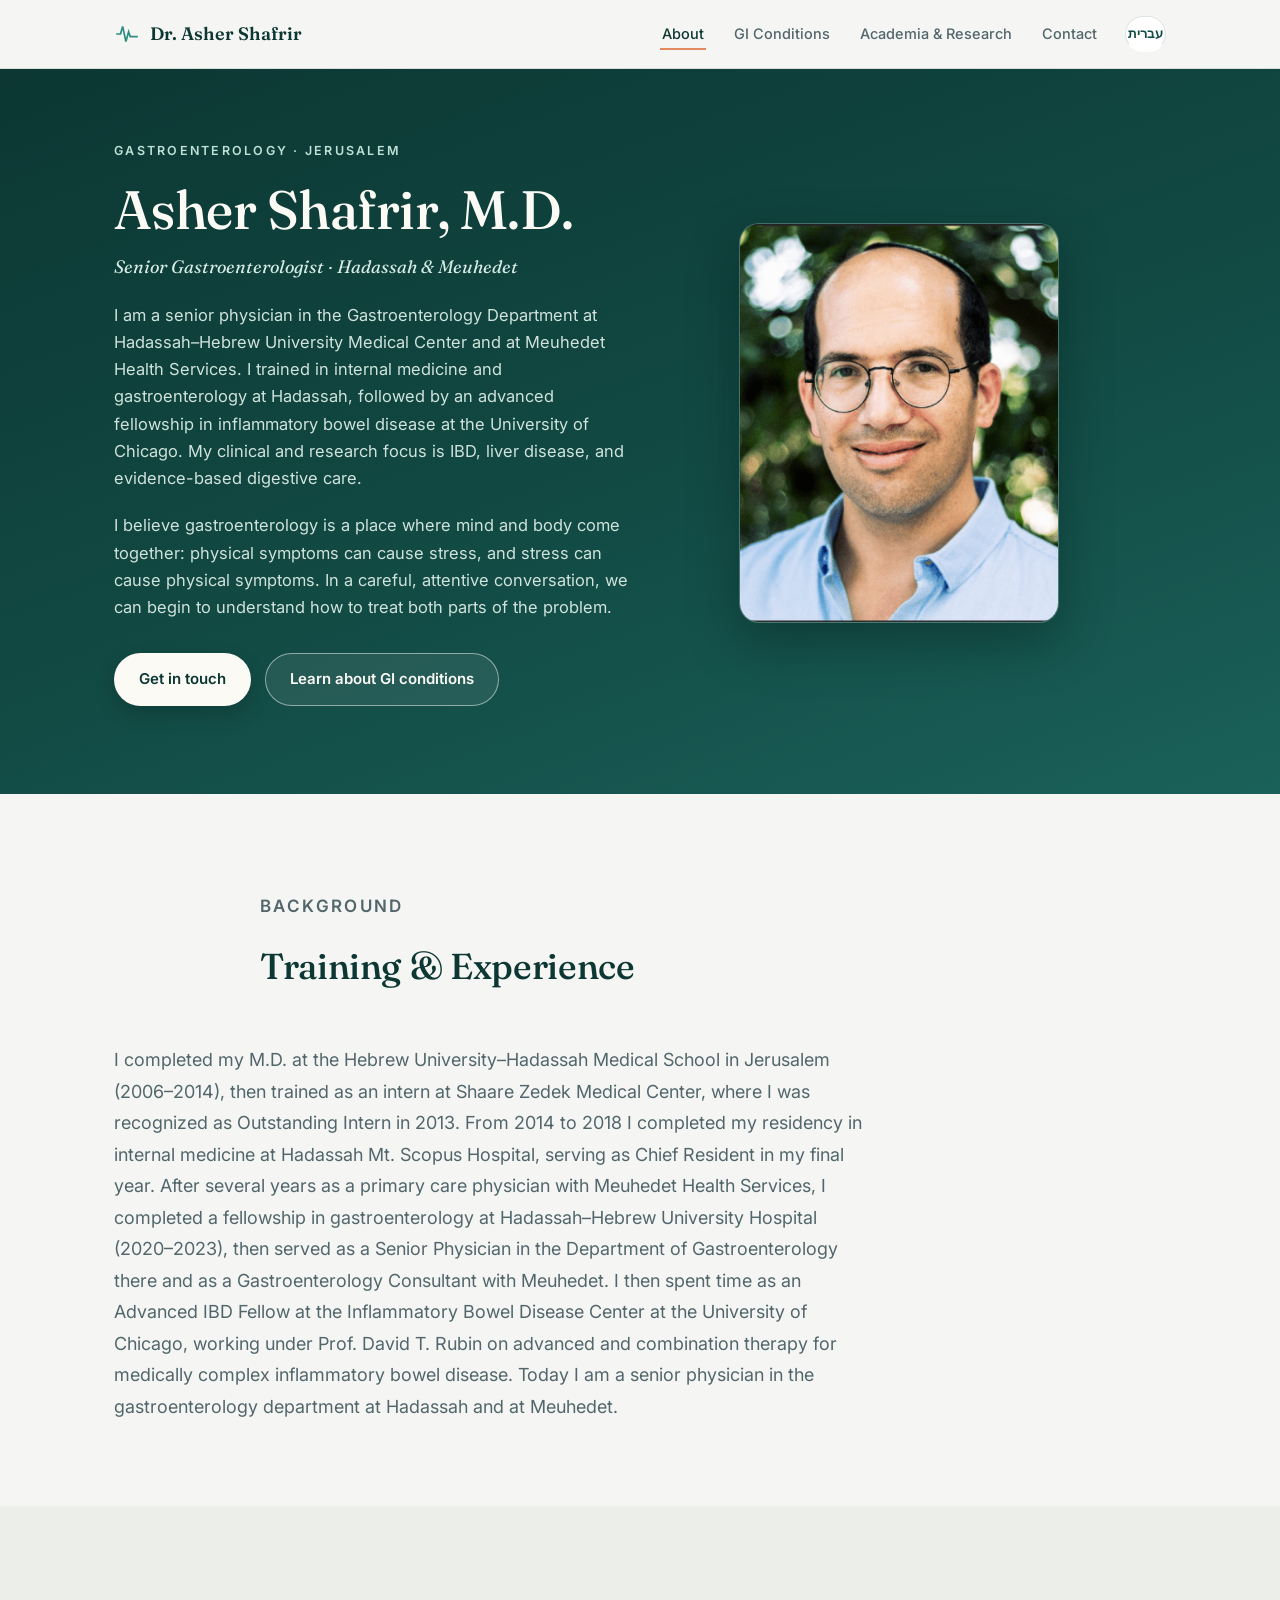
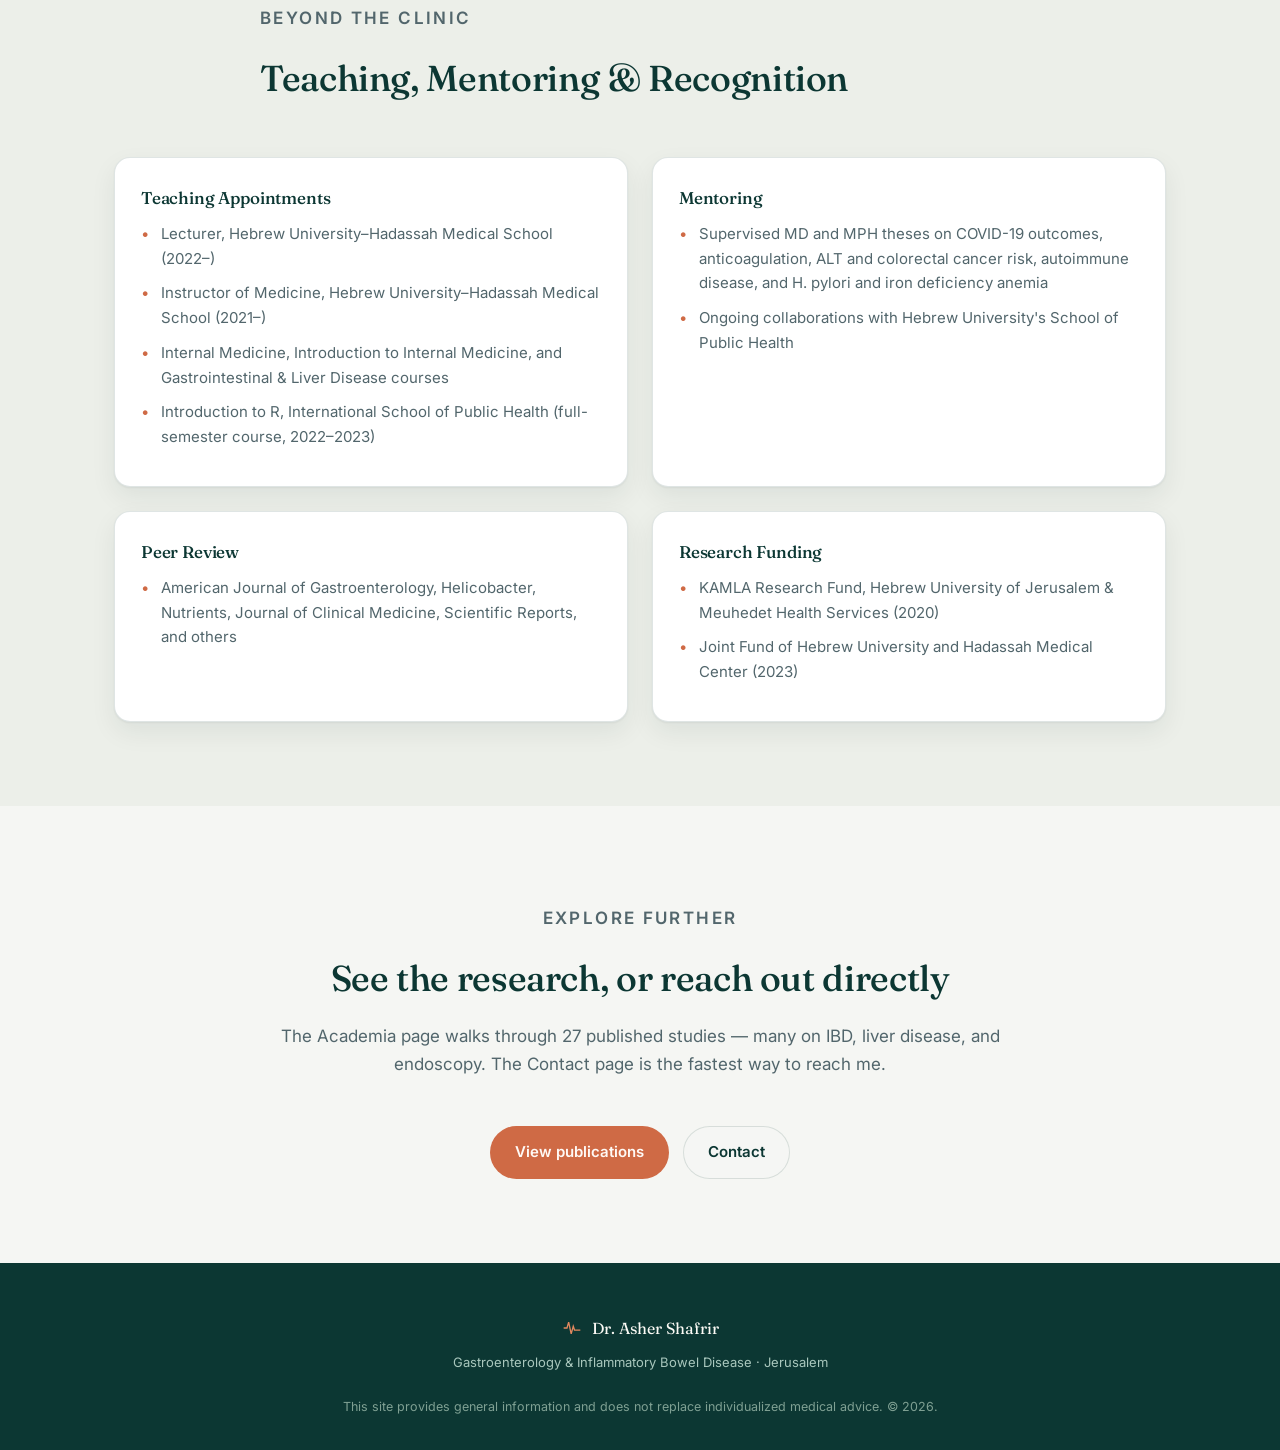
==== en/index.html @ 38d75196 "Initial commit: bilingual GI website Co-Authored-By: Claude Sonnet 5.5 <noreply@anthropic.com>" ====
<!DOCTYPE html>
<html lang="en" dir="ltr">
<head>
<meta charset="UTF-8">
<meta name="viewport" content="width=device-width, initial-scale=1.0">
<title>Dr. Asher Shafrir, M.D. — Gastroenterologist, Jerusalem</title>
<meta name="description" content="Dr. Asher Shafrir, M.D. is a gastroenterologist trained at Hadassah-Hebrew University and the University of Chicago, specializing in inflammatory bowel disease.">

<link rel="preconnect" href="https://fonts.googleapis.com">
<link rel="preconnect" href="https://fonts.gstatic.com" crossorigin>
<link href="https://fonts.googleapis.com/css2?family=Fraunces:ital,opsz,wght@0,9..144,400;0,9..144,500;0,9..144,600;1,9..144,500&family=Inter:wght@400;500;600;700&display=swap" rel="stylesheet">
<link rel="stylesheet" href="../assets/css/style.css">
</head>
<body>

<a class="skip-link" href="#main">Skip to content</a>

<nav class="site-nav" id="siteNav">
  <div class="container">
    <a class="brand" href="index.html">
      <svg viewBox="0 0 24 24" fill="none" stroke="currentColor" stroke-width="1.6" aria-hidden="true">
        <path d="M2 12h4l2-7 3 14 2.5-9 1.5 4.5H22"/>
      </svg>
      Dr. Asher Shafrir
    </a>
    <ul class="nav-links">
      <li><a href="index.html" aria-current="page">About</a></li>
      <li><a href="gi-conditions.html">GI Conditions</a></li>
      <li><a href="academia.html">Academia &amp; Research</a></li>
      <li><a href="contact.html">Contact</a></li>
      <li><a class="lang-switch" href="../he/index.html">עברית</a></li>
    </ul>
    <button class="nav-toggle" id="navToggle" aria-expanded="false" aria-controls="siteNav" aria-label="Toggle menu">
      <svg width="24" height="24" viewBox="0 0 24 24" fill="none" stroke="currentColor" stroke-width="2"><path d="M3 6h18M3 12h18M3 18h18"/></svg>
    </button>
  </div>
</nav>

<main id="main">

  <header class="hero">
    <div class="container">
      <div>
        <p class="hero-eyebrow">Gastroenterology &middot; Jerusalem</p>
        <h1>Asher Shafrir, M.D.</h1>
        <p class="hero-role">Senior Gastroenterologist &middot; Hadassah &amp; Meuhedet</p>
        <p class="hero-sub">I am a senior physician in the Gastroenterology Department at Hadassah–Hebrew University Medical Center and at Meuhedet Health Services. I trained in internal medicine and gastroenterology at Hadassah, followed by an advanced fellowship in inflammatory bowel disease at the University of Chicago. My clinical and research focus is IBD, liver disease, and evidence-based digestive care.</p>
        <p class="hero-sub">I believe gastroenterology is a place where mind and body come together: physical symptoms can cause stress, and stress can cause physical symptoms. In a careful, attentive conversation, we can begin to understand how to treat both parts of the problem.</p>
        <div class="hero-actions">
          <a class="btn btn-primary" href="contact.html">Get in touch</a>
          <a class="btn btn-ghost" href="gi-conditions.html">Learn about GI conditions</a>
        </div>
      </div>
      <div class="hero-photo-frame">
        <img src="../assets/images/profile.jpg" alt="Portrait of Dr. Asher Shafrir" onerror="this.parentElement.innerHTML='<div class=&quot;photo-placeholder&quot;>Portrait photo will appear here</div>'">
      </div>
    </div>
  </header>

  <section id="bio">
    <div class="container">
      <div class="section-head">
        <p class="eyebrow">Background</p>
        <h2>Training &amp; Experience</h2>
      </div>

      <p class="lede">I completed my M.D. at the Hebrew University–Hadassah Medical School in Jerusalem (2006–2014), then trained as an intern at Shaare Zedek Medical Center, where I was recognized as Outstanding Intern in 2013. From 2014 to 2018 I completed my residency in internal medicine at Hadassah Mt. Scopus Hospital, serving as Chief Resident in my final year. After several years as a primary care physician with Meuhedet Health Services, I completed a fellowship in gastroenterology at Hadassah–Hebrew University Hospital (2020–2023), then served as a Senior Physician in the Department of Gastroenterology there and as a Gastroenterology Consultant with Meuhedet. I then spent time as an Advanced IBD Fellow at the Inflammatory Bowel Disease Center at the University of Chicago, working under Prof. David T. Rubin on advanced and combination therapy for medically complex inflammatory bowel disease. Today I am a senior physician in the gastroenterology department at Hadassah and at Meuhedet.</p>
    </div>
  </section>

  <section id="more" style="background:var(--bg-deep);">
    <div class="container">
      <div class="section-head">
        <p class="eyebrow">Beyond the Clinic</p>
        <h2>Teaching, Mentoring &amp; Recognition</h2>
      </div>

      <div class="info-grid">
        <div class="info-card">
          <h3>Teaching Appointments</h3>
          <ul>
            <li>Lecturer, Hebrew University–Hadassah Medical School (2022–)</li>
            <li>Instructor of Medicine, Hebrew University–Hadassah Medical School (2021–)</li>
            <li>Internal Medicine, Introduction to Internal Medicine, and Gastrointestinal &amp; Liver Disease courses</li>
            <li>Introduction to R, International School of Public Health (full-semester course, 2022–2023)</li>
          </ul>
        </div>
        <div class="info-card">
          <h3>Mentoring</h3>
          <ul>
            <li>Supervised MD and MPH theses on COVID-19 outcomes, anticoagulation, ALT and colorectal cancer risk, autoimmune disease, and H. pylori and iron deficiency anemia</li>
            <li>Ongoing collaborations with Hebrew University's School of Public Health</li>
          </ul>
        </div>
        <div class="info-card">
          <h3>Peer Review</h3>
          <ul>
            <li>American Journal of Gastroenterology, Helicobacter, Nutrients, Journal of Clinical Medicine, Scientific Reports, and others</li>
          </ul>
        </div>
        <div class="info-card">
          <h3>Research Funding</h3>
          <ul>
            <li>KAMLA Research Fund, Hebrew University of Jerusalem &amp; Meuhedet Health Services (2020)</li>
            <li>Joint Fund of Hebrew University and Hadassah Medical Center (2023)</li>
          </ul>
        </div>
      </div>
    </div>
  </section>

  <section id="cta">
    <div class="container" style="text-align:center;">
      <div class="section-head center">
        <p class="eyebrow">Explore Further</p>
        <h2>See the research, or reach out directly</h2>
        <p>The Academia page walks through 27 published studies — many on IBD, liver disease, and endoscopy. The Contact page is the fastest way to reach me.</p>
      </div>
      <div class="hero-actions" style="justify-content:center; margin-top:0;">
        <a class="btn btn-solid" href="academia.html">View publications</a>
        <a class="btn btn-ghost" style="color:var(--teal-900); border-color:var(--line);" href="contact.html">Contact</a>
      </div>
    </div>
  </section>

</main>

<footer>
  <div class="container">
    <div class="footer-mark">
      <svg viewBox="0 0 24 24" fill="none" stroke="currentColor" stroke-width="1.6" aria-hidden="true">
        <path d="M2 12h4l2-7 3 14 2.5-9 1.5 4.5H22"/>
      </svg>
      Dr. Asher Shafrir
    </div>
    <p class="tagline">Gastroenterology &amp; Inflammatory Bowel Disease &middot; Jerusalem</p>
    <p class="fine">This site provides general information and does not replace individualized medical advice. &copy; 2026.</p>
  </div>
</footer>

<script src="../assets/js/main.js"></script>
</body>
</html>
---- assets/css/style.css ----
/* Dr. Asher Shafrir — shared stylesheet (bilingual, RTL-aware via logical properties) */

:root {
  --bg: #f5f6f3;
  --bg-deep: #ecefe9;
  --paper: #ffffff;
  --ink: #17242a;
  --ink-soft: #52666c;
  --teal-900: #0c3733;
  --teal-800: #124a44;
  --teal-700: #1a615a;
  --teal-500: #2a8d80;
  --teal-tint: #e4efec;
  --coral: #cf6a45;
  --coral-soft: #e2895f;
  --gold: #b6913f;
  --line: rgba(12, 55, 51, 0.13);
  --card-bg: #ffffff;
  --shadow: 0 1px 2px rgba(12, 40, 37, 0.06), 0 10px 26px rgba(12, 40, 37, 0.07);
  --radius: 16px;
  --focus: #2f6fb3;
  color-scheme: light;
}

* { box-sizing: border-box; }
html { scroll-behavior: smooth; }

@media (prefers-reduced-motion: reduce) {
  html { scroll-behavior: auto; }
  * { animation-duration: 0.001ms !important; animation-iteration-count: 1 !important; transition-duration: 0.001ms !important; }
}

body {
  margin: 0;
  background: var(--bg);
  color: var(--ink);
  font-family: 'Inter', -apple-system, BlinkMacSystemFont, 'Segoe UI', Roboto, sans-serif;
  font-size: 17px;
  line-height: 1.65;
  -webkit-font-smoothing: antialiased;
}

html[dir="rtl"] body { font-family: 'Assistant', 'Inter', -apple-system, sans-serif; }

h1, h2, h3, .display {
  font-family: 'Fraunces', Georgia, 'Times New Roman', serif;
  font-weight: 500;
  letter-spacing: -0.01em;
  color: var(--teal-900);
  margin: 0;
}
html[dir="rtl"] h1, html[dir="rtl"] h2, html[dir="rtl"] h3, html[dir="rtl"] .display {
  font-family: 'Assistant', 'Fraunces', serif;
  font-weight: 700;
  letter-spacing: normal;
}

a { color: inherit; }
img, svg { display: block; max-width: 100%; }
p { margin: 0 0 1em; }
p:last-child { margin-bottom: 0; }

:focus-visible {
  outline: 3px solid var(--focus);
  outline-offset: 3px;
  border-radius: 4px;
}

.container {
  max-width: 1100px;
  margin: 0 auto;
  padding: 0 24px;
}

.eyebrow {
  font-family: 'Inter', sans-serif;
  font-size: 12.5px;
  font-weight: 600;
  letter-spacing: 0.14em;
  text-transform: uppercase;
  color: var(--gold);
}
html[dir="rtl"] .eyebrow { letter-spacing: 0.02em; }

/* ---------- Skip link ---------- */
.skip-link {
  position: absolute;
  inset-inline-start: 16px;
  top: -60px;
  background: var(--teal-900);
  color: #fff;
  padding: 12px 18px;
  border-radius: 8px;
  z-index: 100;
  transition: top 0.2s ease;
  font-weight: 600;
  text-decoration: none;
}
.skip-link:focus { top: 16px; }

/* ---------- Nav ---------- */
.site-nav {
  position: sticky;
  top: 0;
  z-index: 40;
  background: rgba(245, 246, 243, 0.9);
  backdrop-filter: saturate(160%) blur(10px);
  -webkit-backdrop-filter: saturate(160%) blur(10px);
  border-bottom: 1px solid var(--line);
}
.site-nav .container {
  display: flex;
  align-items: center;
  justify-content: space-between;
  height: 68px;
  gap: 16px;
}
.brand {
  display: flex;
  align-items: center;
  gap: 10px;
  text-decoration: none;
  font-family: 'Fraunces', serif;
  font-weight: 600;
  font-size: 18px;
  color: var(--teal-900);
  white-space: nowrap;
}
html[dir="rtl"] .brand { font-family: 'Assistant', serif; font-weight: 700; }
.brand svg { width: 26px; height: 26px; color: var(--teal-500); flex-shrink: 0; }

.nav-links {
  display: flex;
  align-items: center;
  gap: 26px;
  list-style: none;
  margin: 0;
  padding: 0;
  font-size: 14.5px;
  font-weight: 500;
}
.nav-links a {
  text-decoration: none;
  color: var(--ink-soft);
  padding: 6px 2px;
  border-bottom: 2px solid transparent;
  transition: color 0.15s ease, border-color 0.15s ease;
}
.nav-links a:hover, .nav-links a[aria-current="page"] { color: var(--teal-900); border-color: var(--coral-soft); }

.lang-switch {
  display: inline-flex;
  align-items: center;
  gap: 6px;
  padding: 7px 14px;
  border-radius: 999px;
  border: 1px solid var(--line);
  background: var(--paper);
  font-weight: 600;
  font-size: 13px;
  text-decoration: none;
  color: var(--teal-800) !important;
}
.lang-switch:hover { background: var(--teal-tint); }

.nav-toggle { display: none; }

@media (max-width: 820px) {
  .nav-links { display: none; }
  .nav-toggle {
    display: inline-flex;
    align-items: center;
    justify-content: center;
    width: 44px; height: 44px;
    background: none; border: none; cursor: pointer;
    color: var(--teal-900);
  }
  .site-nav.open .nav-links {
    display: flex;
    flex-direction: column;
    align-items: flex-start;
    position: absolute;
    top: 68px; inset-inline: 0;
    background: var(--paper);
    padding: 16px 24px 24px;
    border-bottom: 1px solid var(--line);
    gap: 4px;
  }
  .site-nav.open .nav-links a, .site-nav.open .nav-links .lang-switch { padding: 12px 4px; }
}

/* ---------- Hero ---------- */
.hero {
  position: relative;
  overflow: hidden;
  background: linear-gradient(160deg, var(--teal-900) 0%, var(--teal-800) 55%, var(--teal-700) 100%);
  color: #f4f8f6;
  padding: 72px 0 88px;
}
.hero .container {
  position: relative;
  z-index: 1;
  display: grid;
  grid-template-columns: 1.15fr 0.85fr;
  gap: 48px;
  align-items: center;
}
@media (max-width: 860px) {
  .hero .container { grid-template-columns: 1fr; text-align: center; }
  .hero-photo { order: -1; margin: 0 auto; }
}
.hero-eyebrow {
  font-size: 12.5px;
  font-weight: 600;
  letter-spacing: 0.18em;
  text-transform: uppercase;
  color: #bfe0d6;
  margin-bottom: 18px;
}
html[dir="rtl"] .hero-eyebrow { letter-spacing: 0.02em; }
.hero h1 {
  color: #fbfaf5;
  font-size: clamp(34px, 5vw, 54px);
  line-height: 1.1;
  font-weight: 500;
}
html[dir="rtl"] .hero h1 { font-weight: 700; }
.hero-role {
  margin-top: 14px;
  font-size: 18px;
  color: #d7ece5;
  font-family: 'Fraunces', serif;
  font-style: italic;
  line-height: 1.6;
}
html[dir="rtl"] .hero-role { font-family: 'Assistant', serif; font-style: normal; font-weight: 600; }
.hero-sub {
  margin-top: 20px;
  max-width: 52ch;
  font-size: 16.5px;
  color: #cfe3dc;
}
@media (max-width: 860px) { .hero-sub { margin-inline: auto; } }
.hero-actions {
  margin-top: 32px;
  display: flex;
  gap: 14px;
  flex-wrap: wrap;
}
@media (max-width: 860px) { .hero-actions { justify-content: center; } }

.hero-photo-frame {
  width: 100%;
  max-width: 320px;
  aspect-ratio: 4 / 5;
  border-radius: 20px;
  overflow: hidden;
  border: 1px solid rgba(255,255,255,0.18);
  box-shadow: 0 20px 50px rgba(4, 20, 18, 0.35);
  background: rgba(255,255,255,0.06);
}
.hero-photo-frame img { width: 100%; height: 100%; object-fit: cover; }
.photo-placeholder {
  width: 100%; height: 100%;
  display: flex; align-items: center; justify-content: center;
  color: #bfe0d6;
  font-size: 13px;
  text-align: center;
  padding: 20px;
}

.btn {
  display: inline-flex;
  align-items: center;
  gap: 8px;
  padding: 13px 24px;
  border-radius: 999px;
  font-weight: 600;
  font-size: 15px;
  text-decoration: none;
  border: 1px solid transparent;
  cursor: pointer;
  transition: transform 0.15s ease, background 0.15s ease, box-shadow 0.15s ease;
  font-family: 'Inter', sans-serif;
}
html[dir="rtl"] .btn { font-family: 'Assistant', 'Inter', sans-serif; }
.btn:hover { transform: translateY(-1px); }
.btn-primary {
  background: #fbfaf5;
  color: var(--teal-900);
  box-shadow: 0 8px 20px rgba(0,0,0,0.18);
}
.btn-primary:hover { background: #fff; }
.btn-ghost {
  background: rgba(255, 255, 255, 0.08);
  color: #fbfaf5;
  border-color: rgba(251, 250, 245, 0.5);
}
.btn-ghost:hover { background: rgba(255, 255, 255, 0.16); }
.btn-solid {
  background: var(--coral);
  color: #fff9f5;
}
.btn-solid:hover { background: var(--coral-soft); }

/* ---------- Sections ---------- */
section { padding: 84px 0; }
.section-head { max-width: 760px; margin: 0 auto 48px; }
.section-head.center { text-align: center; }
.section-head h2 { font-size: clamp(26px, 4vw, 36px); margin-top: 12px; }
.section-head p { color: var(--ink-soft); margin-top: 14px; font-size: 17px; }

.lede {
  max-width: 760px;
  font-size: 18px;
  line-height: 1.75;
  color: var(--ink-soft);
}
.lede strong { color: var(--teal-900); font-weight: 600; }

/* ---------- Timeline (About page) ---------- */
.timeline {
  display: flex;
  flex-direction: column;
  gap: 0;
  margin-top: 40px;
  border-inline-start: 2px solid var(--line);
  padding-inline-start: 28px;
}
html[dir="rtl"] .timeline { border-inline-start: none; border-inline-end: 2px solid var(--line); padding-inline-start: 0; padding-inline-end: 28px; }
.timeline-item { position: relative; padding-bottom: 30px; }
.timeline-item:last-child { padding-bottom: 0; }
.timeline-item::before {
  content: "";
  position: absolute;
  inset-inline-start: -34px;
  top: 4px;
  width: 11px; height: 11px;
  border-radius: 50%;
  background: var(--teal-500);
  border: 3px solid var(--bg);
  box-shadow: 0 0 0 2px var(--teal-500);
}
html[dir="rtl"] .timeline-item::before { inset-inline-start: auto; inset-inline-end: -34px; }
.timeline-item .when { font-size: 13px; font-weight: 600; color: var(--teal-700); letter-spacing: 0.04em; }
.timeline-item h3 { font-size: 18px; margin-top: 4px; }
.timeline-item p { color: var(--ink-soft); margin-top: 6px; font-size: 15.5px; }

/* Two-column info grid (teaching / mentoring / honors) */
.info-grid {
  display: grid;
  grid-template-columns: repeat(2, 1fr);
  gap: 24px;
  margin-top: 20px;
}
@media (max-width: 700px) { .info-grid { grid-template-columns: 1fr; } }
.info-card {
  background: var(--card-bg);
  border: 1px solid var(--line);
  border-radius: var(--radius);
  padding: 26px;
  box-shadow: var(--shadow);
}
.info-card h3 { font-size: 17px; margin-bottom: 10px; }
.info-card ul { margin: 0; padding: 0; list-style: none; }
.info-card li {
  position: relative;
  padding-inline-start: 20px;
  margin-bottom: 10px;
  color: var(--ink-soft);
  font-size: 15px;
}
html[dir="rtl"] .info-card li { padding-inline-start: 0; padding-inline-end: 20px; }
.info-card li::before {
  content: "\2022";
  position: absolute;
  inset-inline-start: 0;
  color: var(--coral);
}
html[dir="rtl"] .info-card li::before { inset-inline-start: auto; inset-inline-end: 0; }

/* ---------- Cards grid (GI conditions) ---------- */
.cards {
  display: grid;
  grid-template-columns: repeat(2, 1fr);
  gap: 22px;
}
@media (max-width: 760px) { .cards { grid-template-columns: 1fr; } }
.card {
  background: var(--card-bg);
  border: 1px solid var(--line);
  border-radius: var(--radius);
  padding: 28px 26px;
  box-shadow: var(--shadow);
}
.card-icon {
  width: 46px; height: 46px;
  border-radius: 12px;
  background: linear-gradient(160deg, var(--teal-500), var(--teal-800));
  display: flex; align-items: center; justify-content: center;
  margin-bottom: 16px;
}
.card-icon svg { width: 23px; height: 23px; color: #f4f8f6; }
.card h3 { font-size: 19px; margin-bottom: 10px; }
.card p { color: var(--ink-soft); font-size: 15.5px; }
.card p + p { margin-top: 10px; }

.disclaimer {
  margin-top: 44px;
  background: var(--teal-tint);
  border: 1px solid var(--line);
  border-radius: var(--radius);
  padding: 20px 24px;
  font-size: 14.5px;
  color: var(--teal-900);
  display: flex;
  gap: 14px;
  align-items: flex-start;
}
.disclaimer svg { width: 22px; height: 22px; flex-shrink: 0; color: var(--teal-700); margin-top: 2px; }

/* ---------- Academia / publications ---------- */
.pub-toolbar {
  display: flex;
  align-items: center;
  gap: 10px;
  flex-wrap: wrap;
  margin-bottom: 32px;
  font-size: 14px;
  color: var(--ink-soft);
}
.pub-badge {
  display: inline-flex;
  align-items: center;
  gap: 6px;
  padding: 4px 11px;
  border-radius: 999px;
  font-size: 12px;
  font-weight: 700;
  letter-spacing: 0.03em;
  background: var(--coral);
  color: #fff9f5;
}
.pub-list { display: flex; flex-direction: column; gap: 18px; }
.pub-card {
  background: var(--card-bg);
  border: 1px solid var(--line);
  border-radius: var(--radius);
  padding: 24px 26px;
  box-shadow: var(--shadow);
  border-inline-start: 4px solid transparent;
}
.pub-card.gi { border-inline-start-color: var(--coral); background: linear-gradient(180deg, #fffaf6, var(--card-bg) 70px); }
.pub-card-top {
  display: flex;
  justify-content: space-between;
  align-items: flex-start;
  gap: 16px;
  flex-wrap: wrap;
}
.pub-title { font-family: 'Fraunces', serif; font-weight: 600; font-size: 17px; color: var(--teal-900); line-height: 1.4; }
html[dir="rtl"] .pub-title { font-family: 'Assistant', serif; }
.pub-meta { font-size: 13.5px; color: var(--ink-soft); margin-top: 6px; }
.pub-summary { margin-top: 12px; color: var(--ink-soft); font-size: 15px; }
.pub-link {
  display: inline-flex;
  align-items: center;
  gap: 6px;
  margin-top: 12px;
  font-size: 13.5px;
  font-weight: 600;
  color: var(--teal-700);
  text-decoration: none;
  border-bottom: 1px solid transparent;
}
.pub-link:hover { border-color: var(--teal-700); }
.pub-link svg { width: 14px; height: 14px; }

/* ---------- Contact ---------- */
.contact-wrap {
  display: grid;
  grid-template-columns: 0.9fr 1.1fr;
  gap: 48px;
  align-items: start;
}
@media (max-width: 860px) { .contact-wrap { grid-template-columns: 1fr; gap: 40px; } }
.contact-copy h2 { font-size: clamp(26px, 4vw, 34px); margin-top: 12px; }
.contact-copy p { color: var(--ink-soft); margin-top: 16px; }
.contact-list { list-style: none; padding: 0; margin: 28px 0 0; display: flex; flex-direction: column; gap: 14px; }
.contact-list li { display: flex; gap: 12px; align-items: flex-start; font-size: 15px; color: var(--ink-soft); }
.contact-list svg { width: 19px; height: 19px; flex-shrink: 0; margin-top: 2px; color: var(--coral); }

form.contact-form {
  background: var(--card-bg);
  border: 1px solid var(--line);
  border-radius: var(--radius);
  padding: 32px;
  box-shadow: var(--shadow);
}
.field { margin-bottom: 20px; }
.field label { display: block; font-weight: 600; font-size: 14px; color: var(--teal-900); margin-bottom: 8px; }
.field .hint { font-weight: 400; color: var(--ink-soft); font-size: 13px; }
.field input, .field textarea {
  width: 100%;
  padding: 12px 14px;
  border-radius: 10px;
  border: 1px solid var(--line);
  background: var(--bg);
  font-family: inherit;
  font-size: 15px;
  color: var(--ink);
  transition: border-color 0.15s ease, box-shadow 0.15s ease;
}
.field input:focus, .field textarea:focus {
  outline: none;
  border-color: var(--focus);
  box-shadow: 0 0 0 3px rgba(47, 111, 179, 0.18);
}
.field textarea { min-height: 130px; resize: vertical; }
.hp-field { position: absolute; inset-inline-start: -9999px; width: 1px; height: 1px; overflow: hidden; }

.form-status {
  margin-top: 16px;
  padding: 12px 16px;
  border-radius: 10px;
  font-size: 14px;
  display: none;
}
.form-status.show { display: block; }
.form-status.ok { background: #e4f3ec; color: #1a5c3a; border: 1px solid #b9dfc9; }
.form-status.err { background: #fbe7e2; color: #8a2f18; border: 1px solid #f0c2b3; }

.form-note { font-size: 13px; color: var(--ink-soft); margin-top: 14px; line-height: 1.6; }

/* ---------- Footer ---------- */
footer { background: var(--teal-900); color: #cfe3dc; padding: 52px 0 32px; text-align: center; }
.footer-mark { display: flex; align-items: center; justify-content: center; gap: 10px; color: #fbfaf5; font-family: 'Fraunces', serif; font-size: 16px; }
html[dir="rtl"] .footer-mark { font-family: 'Assistant', serif; font-weight: 700; }
.footer-mark svg { width: 20px; height: 20px; color: var(--coral-soft); }
footer .tagline { margin-top: 10px; font-size: 13px; color: #a9c7bd; }
footer .fine { margin-top: 24px; font-size: 12.5px; color: #7fa093; }

/* ---------- Dark mode ---------- */
@media (prefers-color-scheme: dark) {
  :root {
    --bg: #0d1613;
    --bg-deep: #101c18;
    --paper: #12201c;
    --ink: #eaf2ee;
    --ink-soft: #a9c0b8;
    --teal-900: #eef6f2;
    --teal-tint: #16332c;
    --card-bg: #12201c;
    --line: rgba(238, 246, 242, 0.12);
    --shadow: 0 1px 2px rgba(0,0,0,0.35), 0 10px 26px rgba(0,0,0,0.4);
    --focus: #7cb2ec;
    color-scheme: dark;
  }
  .site-nav { background: rgba(13, 22, 19, 0.88); }
  .field input, .field textarea { background: #0e1a16; color: var(--ink); }
  .pub-card.gi { background: linear-gradient(180deg, #17241f, var(--card-bg) 70px); }
}
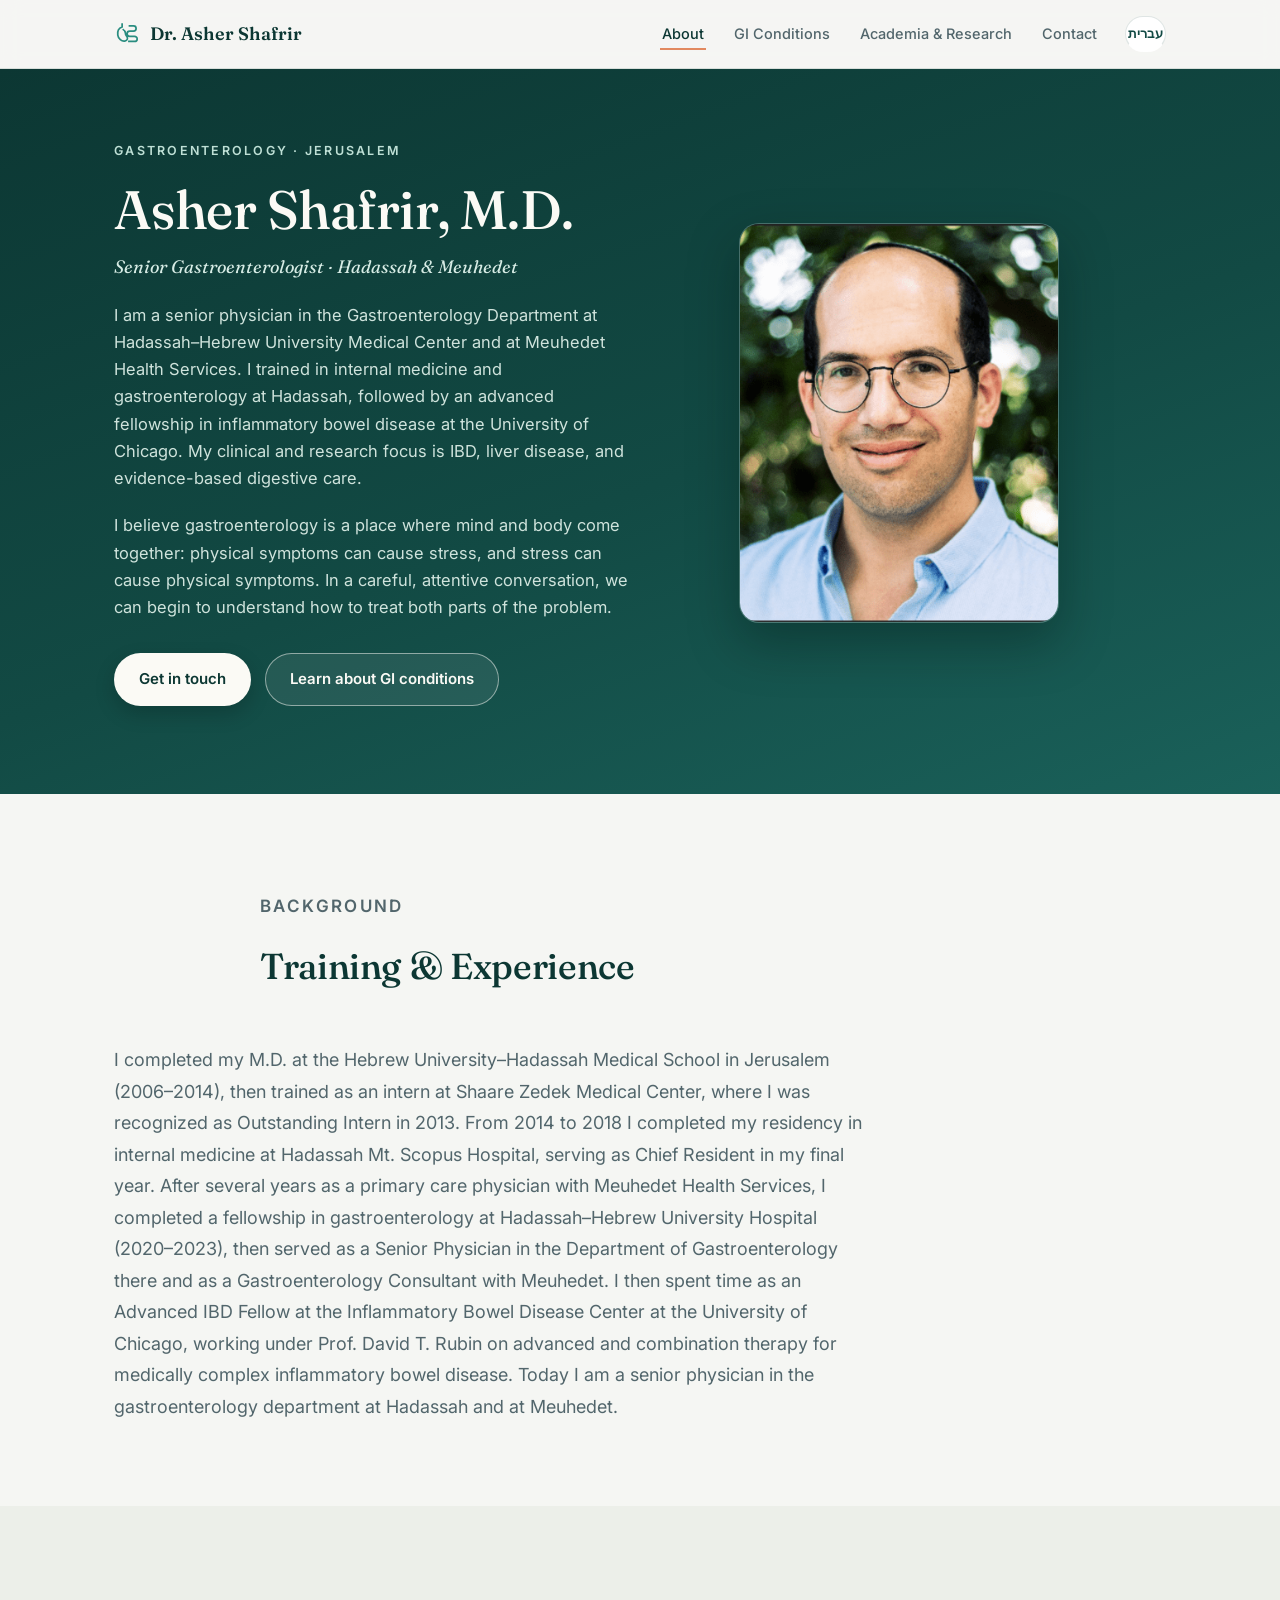
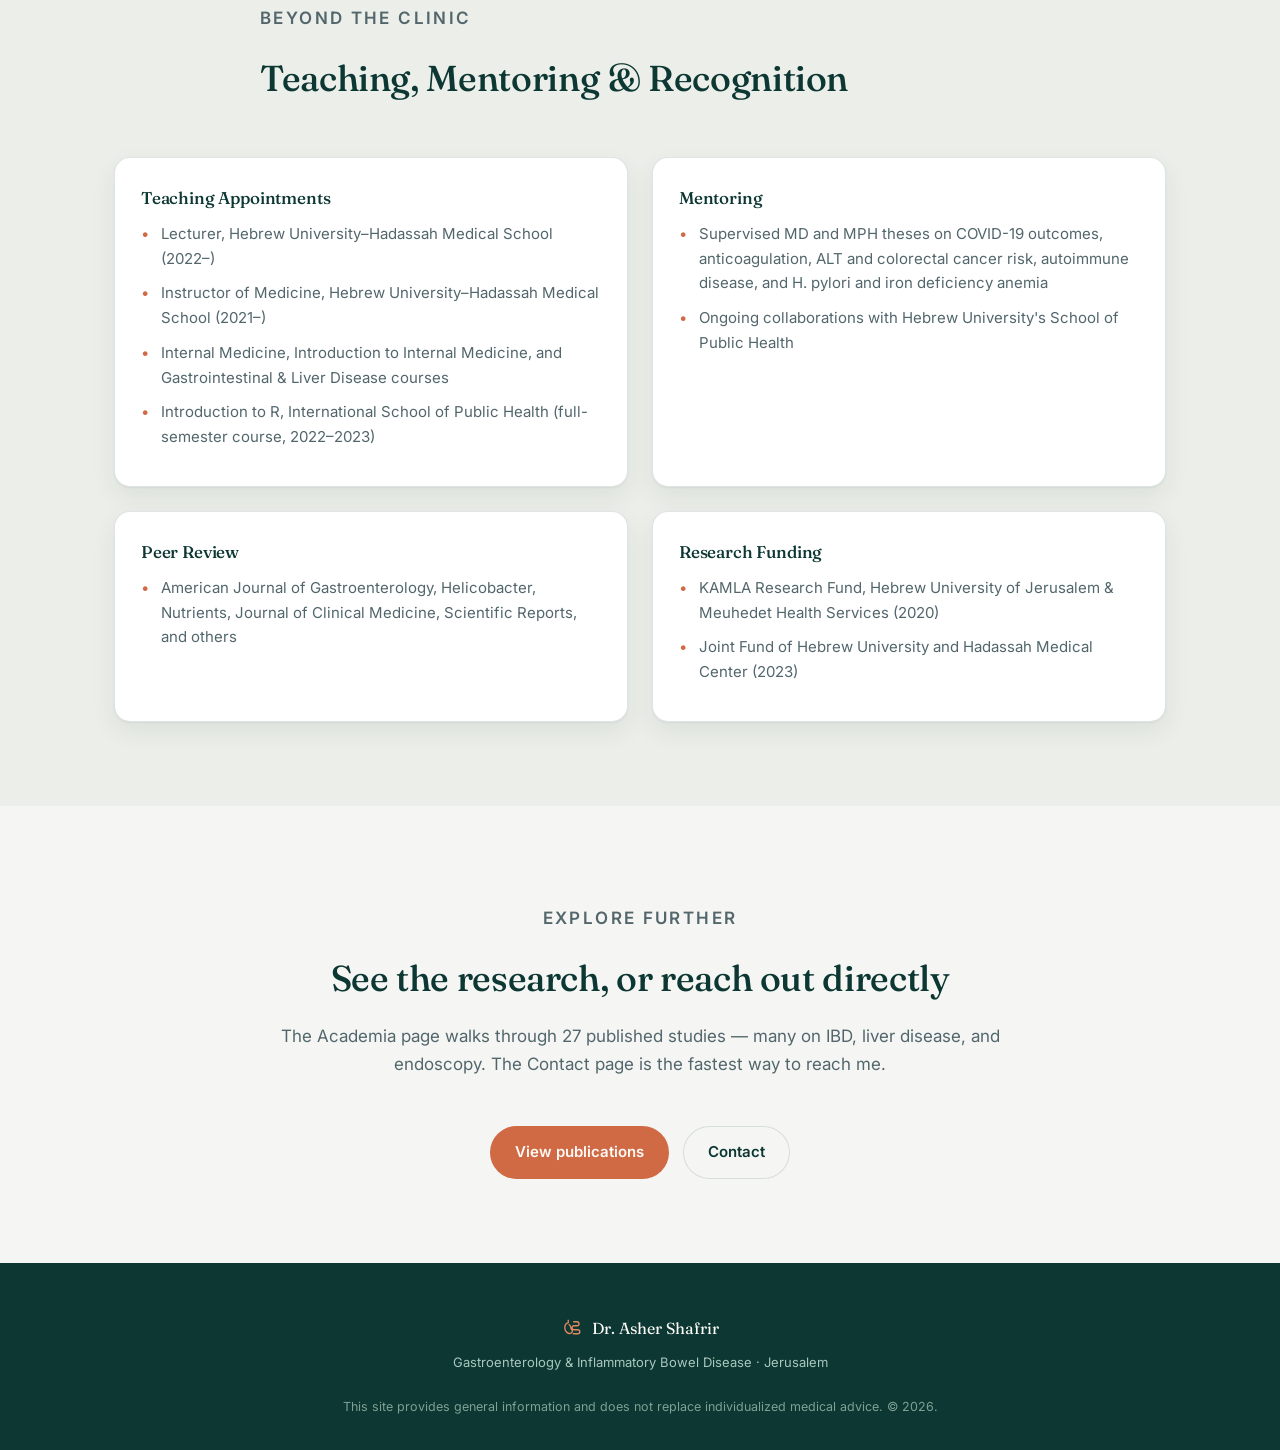
==== commit b57a1e2b: "Replace ECG logo with GI tract icon Co-Authored-By: Claude Sonnet 5.5 <noreply@anthropic.com>" ====
--- a/en/index.html
+++ b/en/index.html
@@ -19,7 +19,7 @@
   <div class="container">
     <a class="brand" href="index.html">
       <svg viewBox="0 0 24 24" fill="none" stroke="currentColor" stroke-width="1.6" aria-hidden="true">
-        <path d="M2 12h4l2-7 3 14 2.5-9 1.5 4.5H22"/>
+        <path d="M7.5 2v3.5C4.5 6.5 3 9.5 3.5 13c.5 3.5 3.5 6 6.5 5.5 2.3-.4 3.2-2.6 1.8-4.2-.9-1-1.3-2-1.3-3.3 0-1.3-1-2.5-2.5-3.5M13.5 4.5h4.5a2.4 2.4 0 0 1 0 4.8h-3.5a2.4 2.4 0 0 0 0 4.8H19a2.4 2.4 0 0 1 0 4.8h-6"/>
       </svg>
       Dr. Asher Shafrir
     </a>
@@ -129,7 +129,7 @@
   <div class="container">
     <div class="footer-mark">
       <svg viewBox="0 0 24 24" fill="none" stroke="currentColor" stroke-width="1.6" aria-hidden="true">
-        <path d="M2 12h4l2-7 3 14 2.5-9 1.5 4.5H22"/>
+        <path d="M7.5 2v3.5C4.5 6.5 3 9.5 3.5 13c.5 3.5 3.5 6 6.5 5.5 2.3-.4 3.2-2.6 1.8-4.2-.9-1-1.3-2-1.3-3.3 0-1.3-1-2.5-2.5-3.5M13.5 4.5h4.5a2.4 2.4 0 0 1 0 4.8h-3.5a2.4 2.4 0 0 0 0 4.8H19a2.4 2.4 0 0 1 0 4.8h-6"/>
       </svg>
       Dr. Asher Shafrir
     </div>
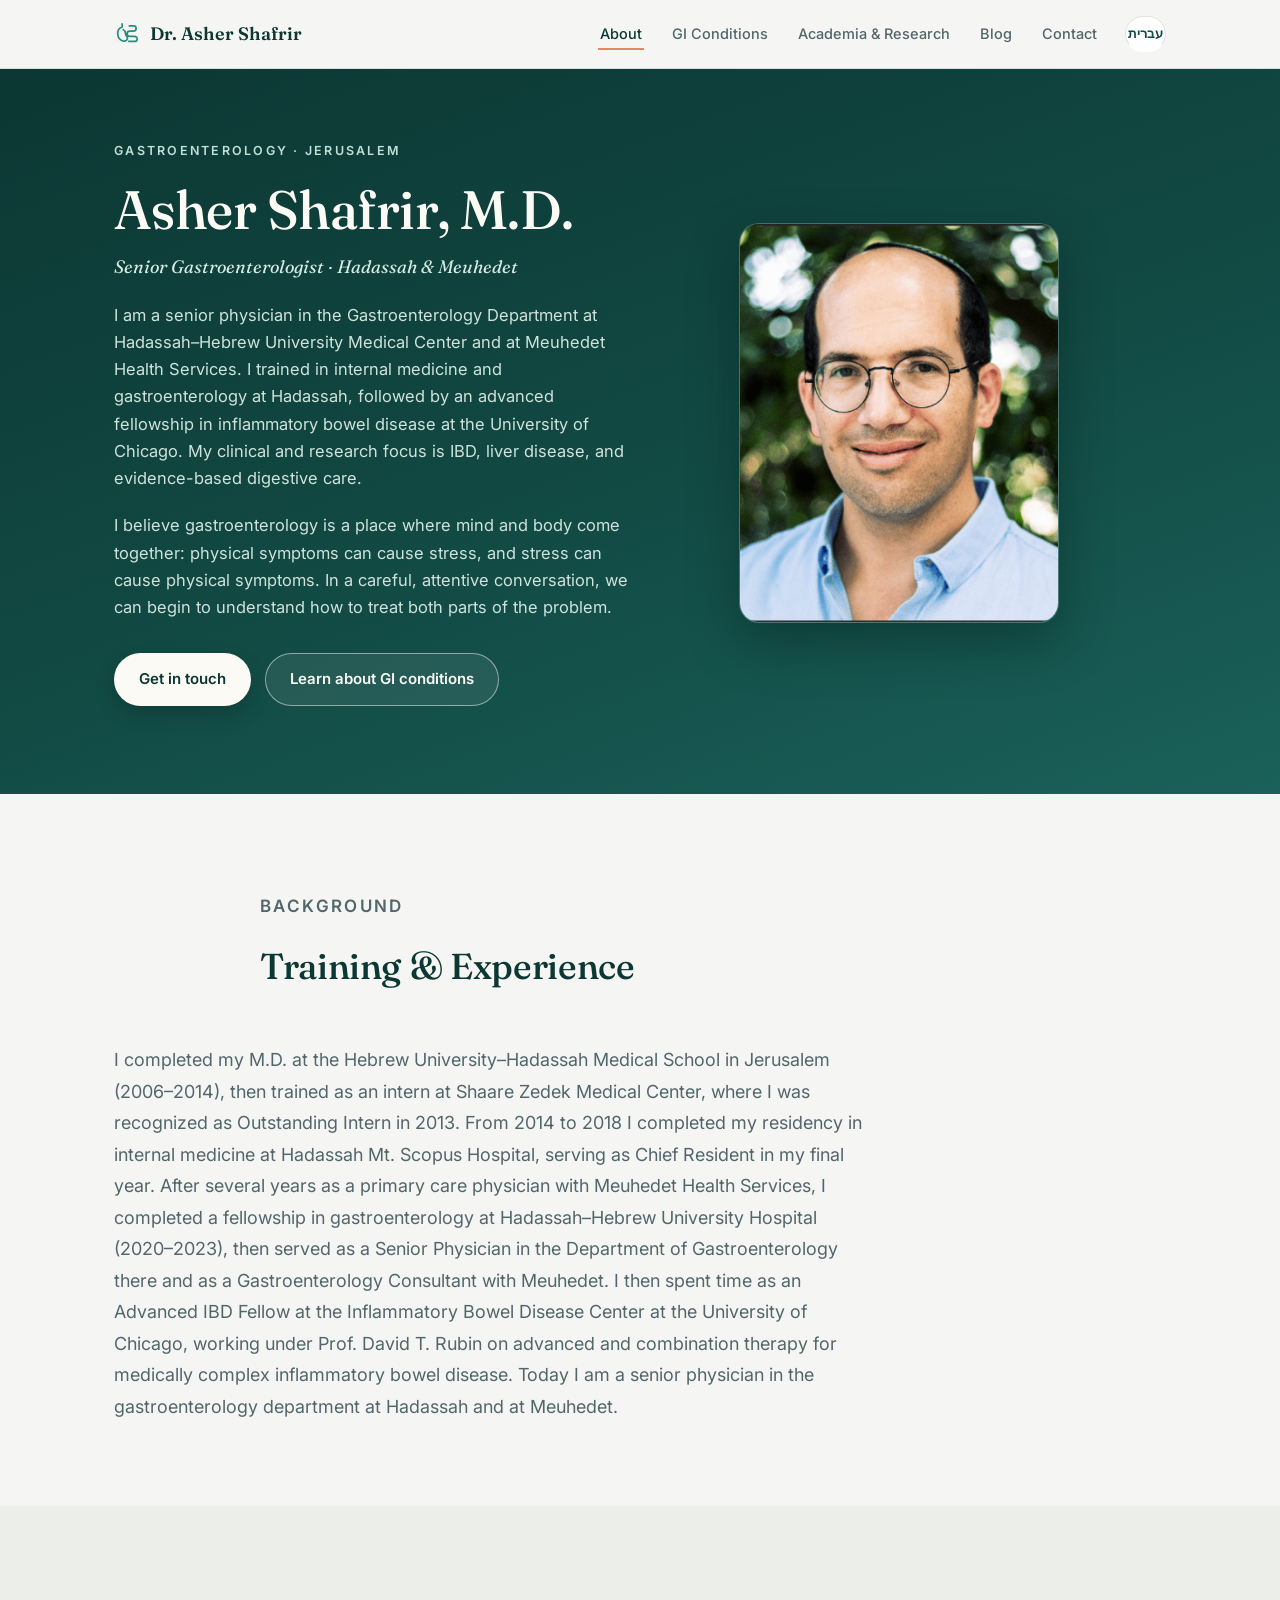
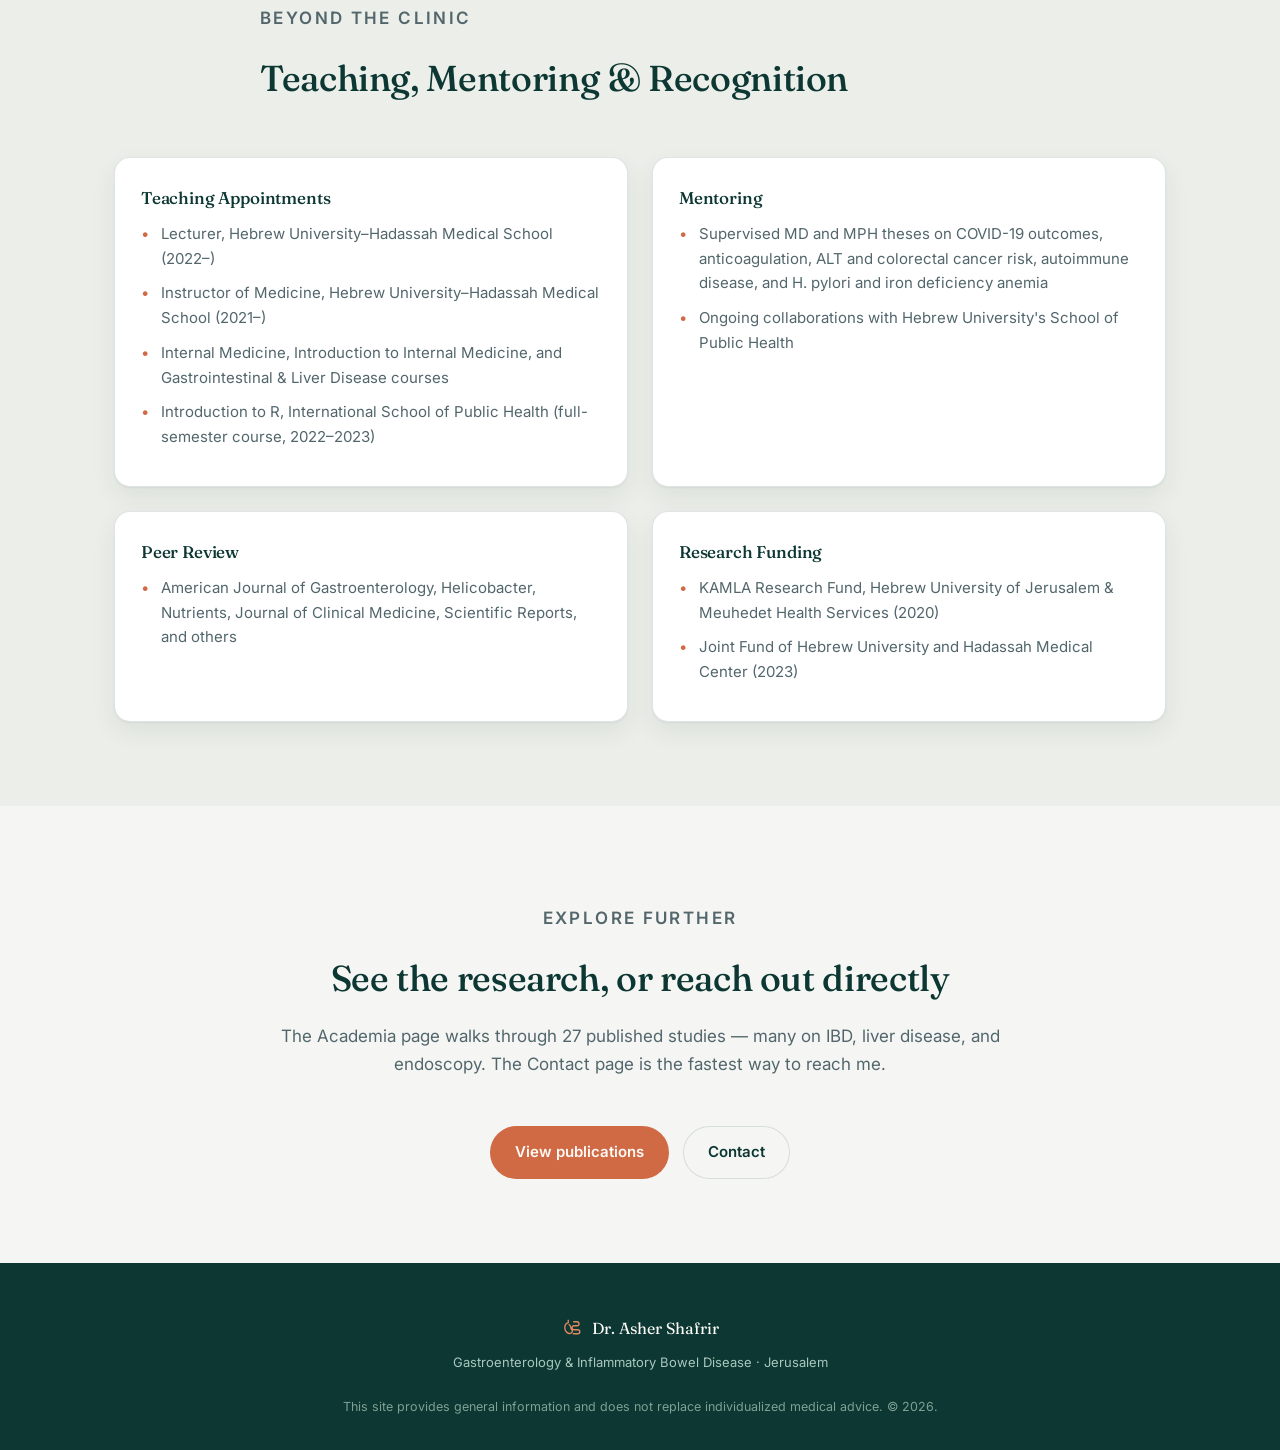
==== commit 3b203e9b: "Add bilingual blog with first post on constipation and upper stomach symptoms Co-Authored-By: Claude" ====
--- a/en/index.html
+++ b/en/index.html
@@ -27,6 +27,7 @@
       <li><a href="index.html" aria-current="page">About</a></li>
       <li><a href="gi-conditions.html">GI Conditions</a></li>
       <li><a href="academia.html">Academia &amp; Research</a></li>
+      <li><a href="blog.html">Blog</a></li>
       <li><a href="contact.html">Contact</a></li>
       <li><a class="lang-switch" href="../he/index.html">עברית</a></li>
     </ul>
--- a/assets/css/style.css
+++ b/assets/css/style.css
@@ -560,3 +560,26 @@
   .field input, .field textarea { background: #0e1a16; color: var(--ink); }
   .pub-card.gi { background: linear-gradient(180deg, #17241f, var(--card-bg) 70px); }
 }
+
+/* ---------- Blog ---------- */
+.post-wrap { max-width: 720px; margin: 0 auto; }
+.post-meta { color: var(--ink-soft); font-size: 15px; margin: 0 0 8px; }
+.hero .post-meta { color: rgba(244, 248, 246, 0.8); margin-top: 14px; }
+.post-body p, .post-body li { font-size: 18px; line-height: 1.8; }
+.post-body h2 { font-size: clamp(22px, 3vw, 28px); margin: 2em 0 0.6em; }
+.post-body ul { padding-inline-start: 1.3em; margin: 0 0 1.2em; }
+.post-body li { margin-bottom: 0.6em; }
+.post-body a { color: var(--teal-700); text-decoration: underline; text-underline-offset: 3px; }
+.post-body a:hover { color: var(--coral); }
+.post-footer { margin-top: 48px; padding-top: 32px; border-top: 1px solid var(--line); }
+.post-cta { background: var(--teal-tint); border-radius: var(--radius); padding: 28px; margin: 40px 0 28px; }
+.post-cta h3 { font-size: 21px; margin-bottom: 8px; }
+.post-cta p { color: var(--ink-soft); margin-bottom: 18px; }
+.back-link { display: inline-block; margin-top: 8px; color: var(--teal-700); font-weight: 600; text-decoration: none; }
+.back-link:hover { color: var(--coral); }
+.post-list { display: grid; gap: 22px; max-width: 760px; margin: 0 auto; }
+.post-card { display: block; background: var(--card-bg); border: 1px solid var(--line); border-radius: var(--radius); box-shadow: var(--shadow); padding: 28px; text-decoration: none; color: inherit; transition: transform 0.15s ease; }
+.post-card:hover { transform: translateY(-2px); }
+.post-card h2 { font-size: clamp(22px, 3vw, 27px); margin: 6px 0 10px; }
+.post-card p { color: var(--ink-soft); margin-bottom: 14px; }
+.post-card .read-more { color: var(--coral); font-weight: 600; }
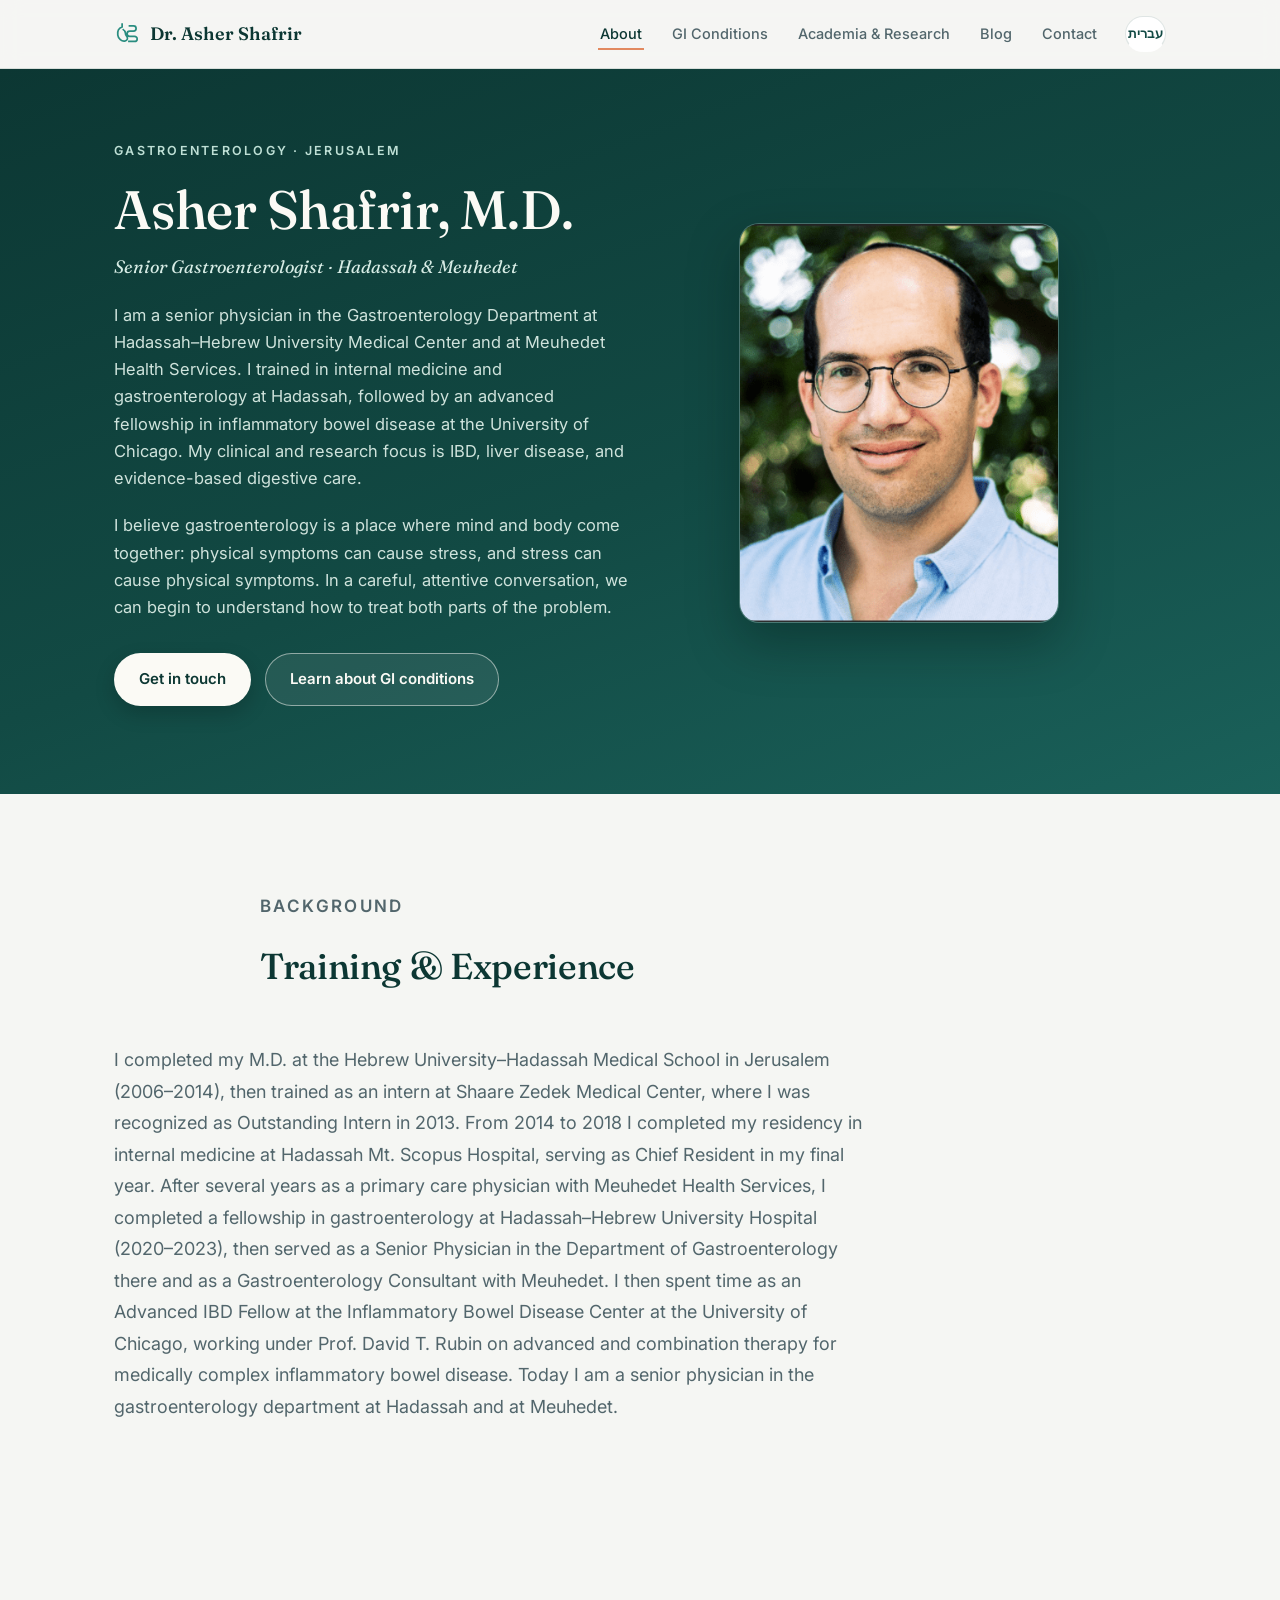
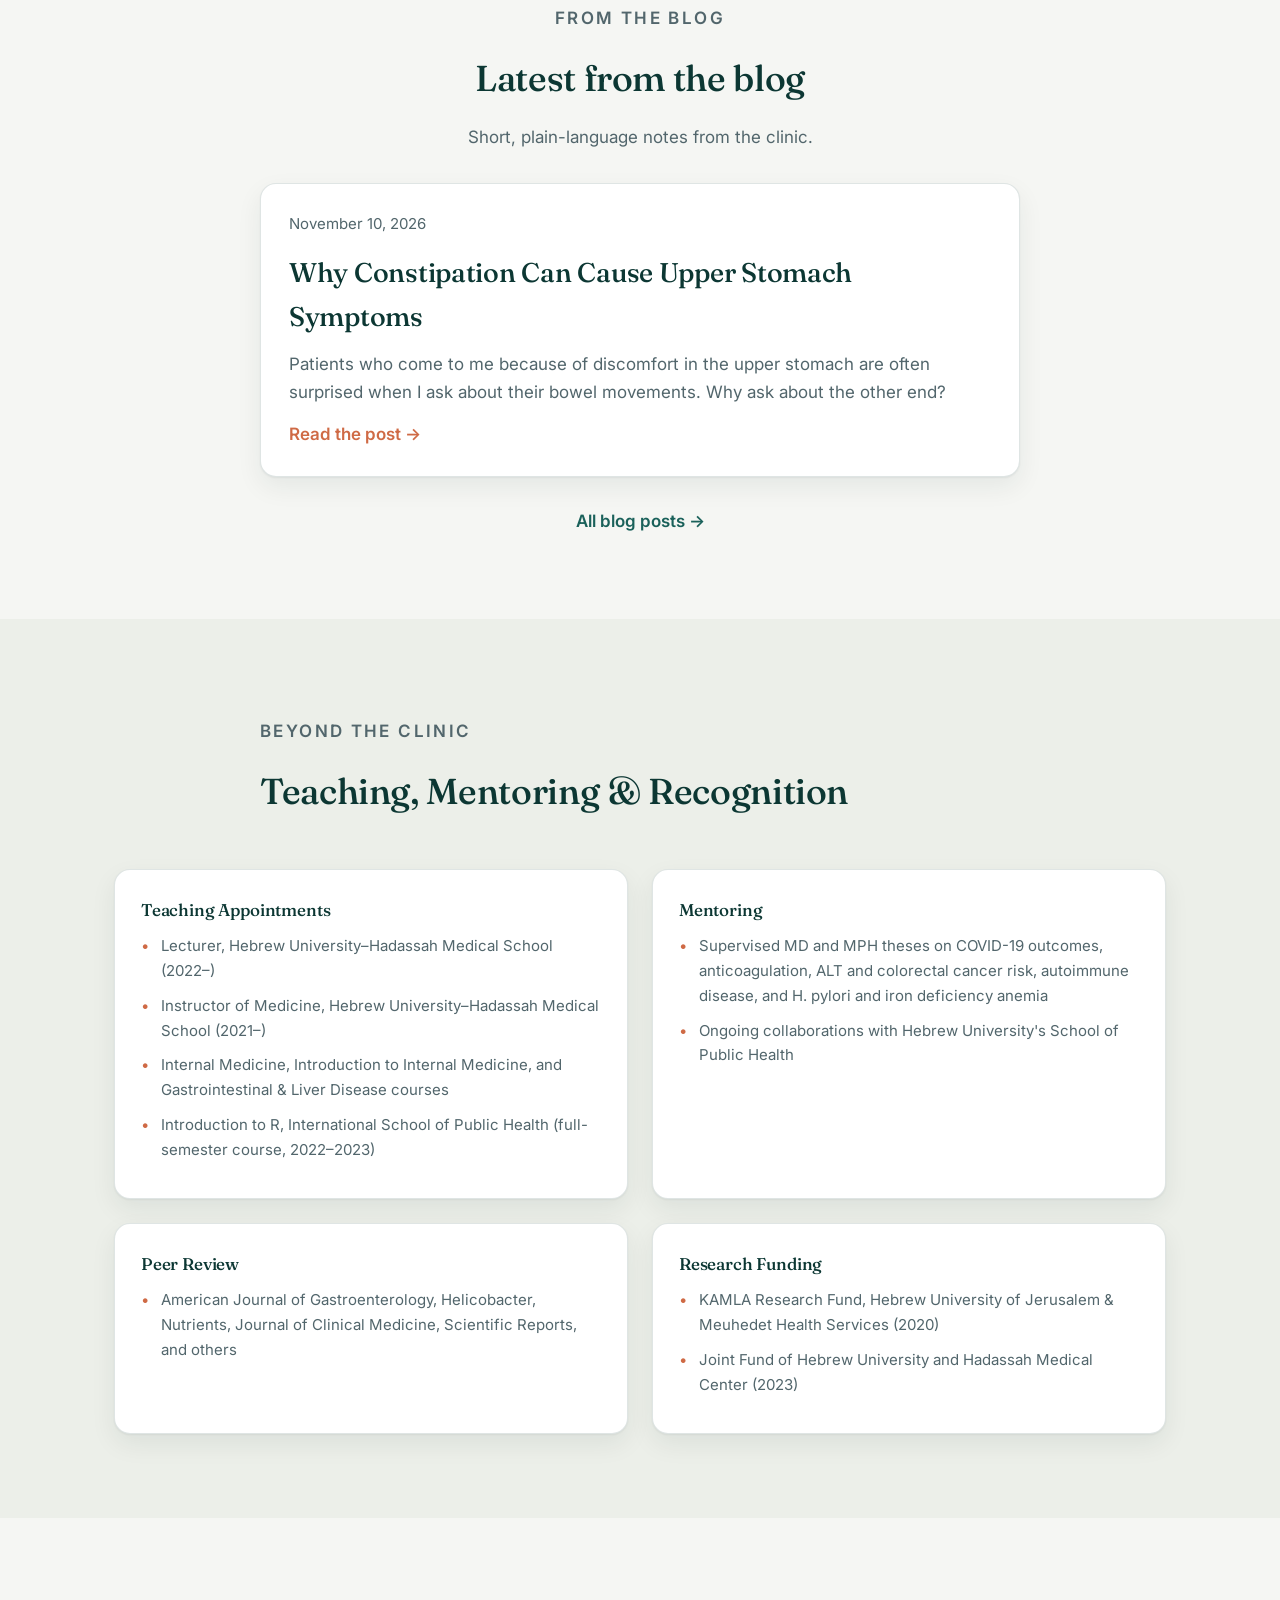
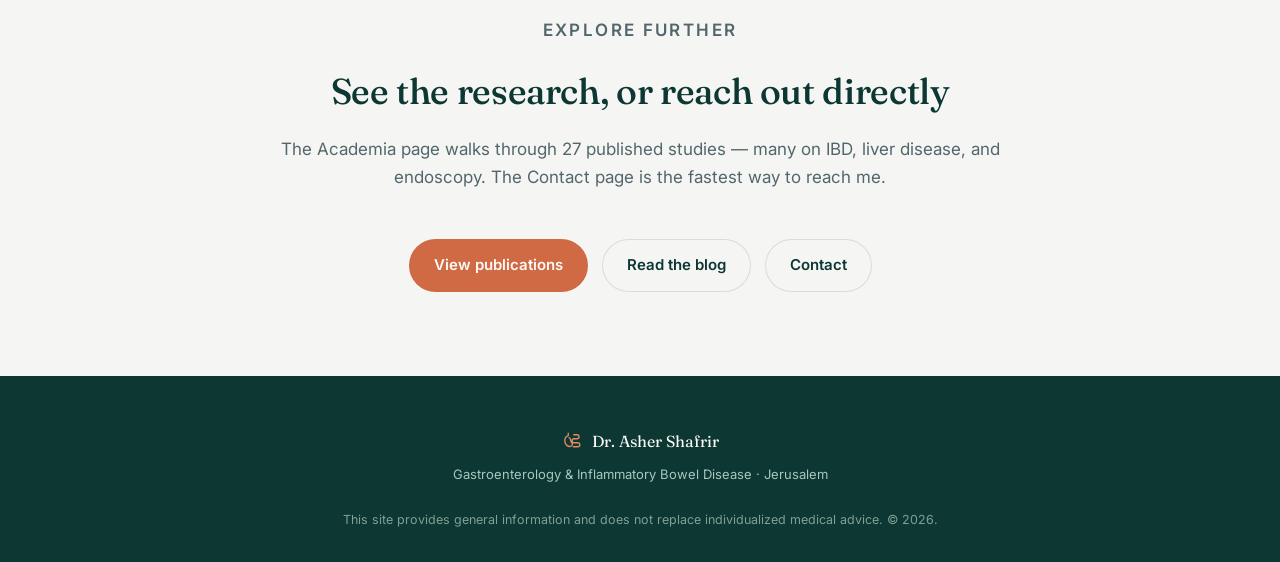
==== commit 1cab327f: "Feature latest blog post on the home page Co-Authored-By: Claude Sonnet 5.5 <noreply@anthropic.com>" ====
--- a/en/index.html
+++ b/en/index.html
@@ -69,6 +69,25 @@
     </div>
   </section>
 
+  <section id="latest-post">
+    <div class="container">
+      <div class="section-head center" style="margin-bottom:32px;">
+        <p class="eyebrow">From the Blog</p>
+        <h2>Latest from the blog</h2>
+        <p>Short, plain-language notes from the clinic.</p>
+      </div>
+      <div class="post-list">
+        <a class="post-card" href="post-constipation-upper-stomach.html">
+          <p class="post-meta">November 10, 2026</p>
+          <h2>Why Constipation Can Cause Upper Stomach Symptoms</h2>
+          <p>Patients who come to me because of discomfort in the upper stomach are often surprised when I ask about their bowel movements. Why ask about the other end?</p>
+          <span class="read-more">Read the post &rarr;</span>
+        </a>
+        <p style="text-align:center; margin:0;"><a class="back-link" href="blog.html">All blog posts &rarr;</a></p>
+      </div>
+    </div>
+  </section>
+
   <section id="more" style="background:var(--bg-deep);">
     <div class="container">
       <div class="section-head">
@@ -119,6 +138,7 @@
       </div>
       <div class="hero-actions" style="justify-content:center; margin-top:0;">
         <a class="btn btn-solid" href="academia.html">View publications</a>
+        <a class="btn btn-ghost" style="color:var(--teal-900); border-color:var(--line);" href="blog.html">Read the blog</a>
         <a class="btn btn-ghost" style="color:var(--teal-900); border-color:var(--line);" href="contact.html">Contact</a>
       </div>
     </div>
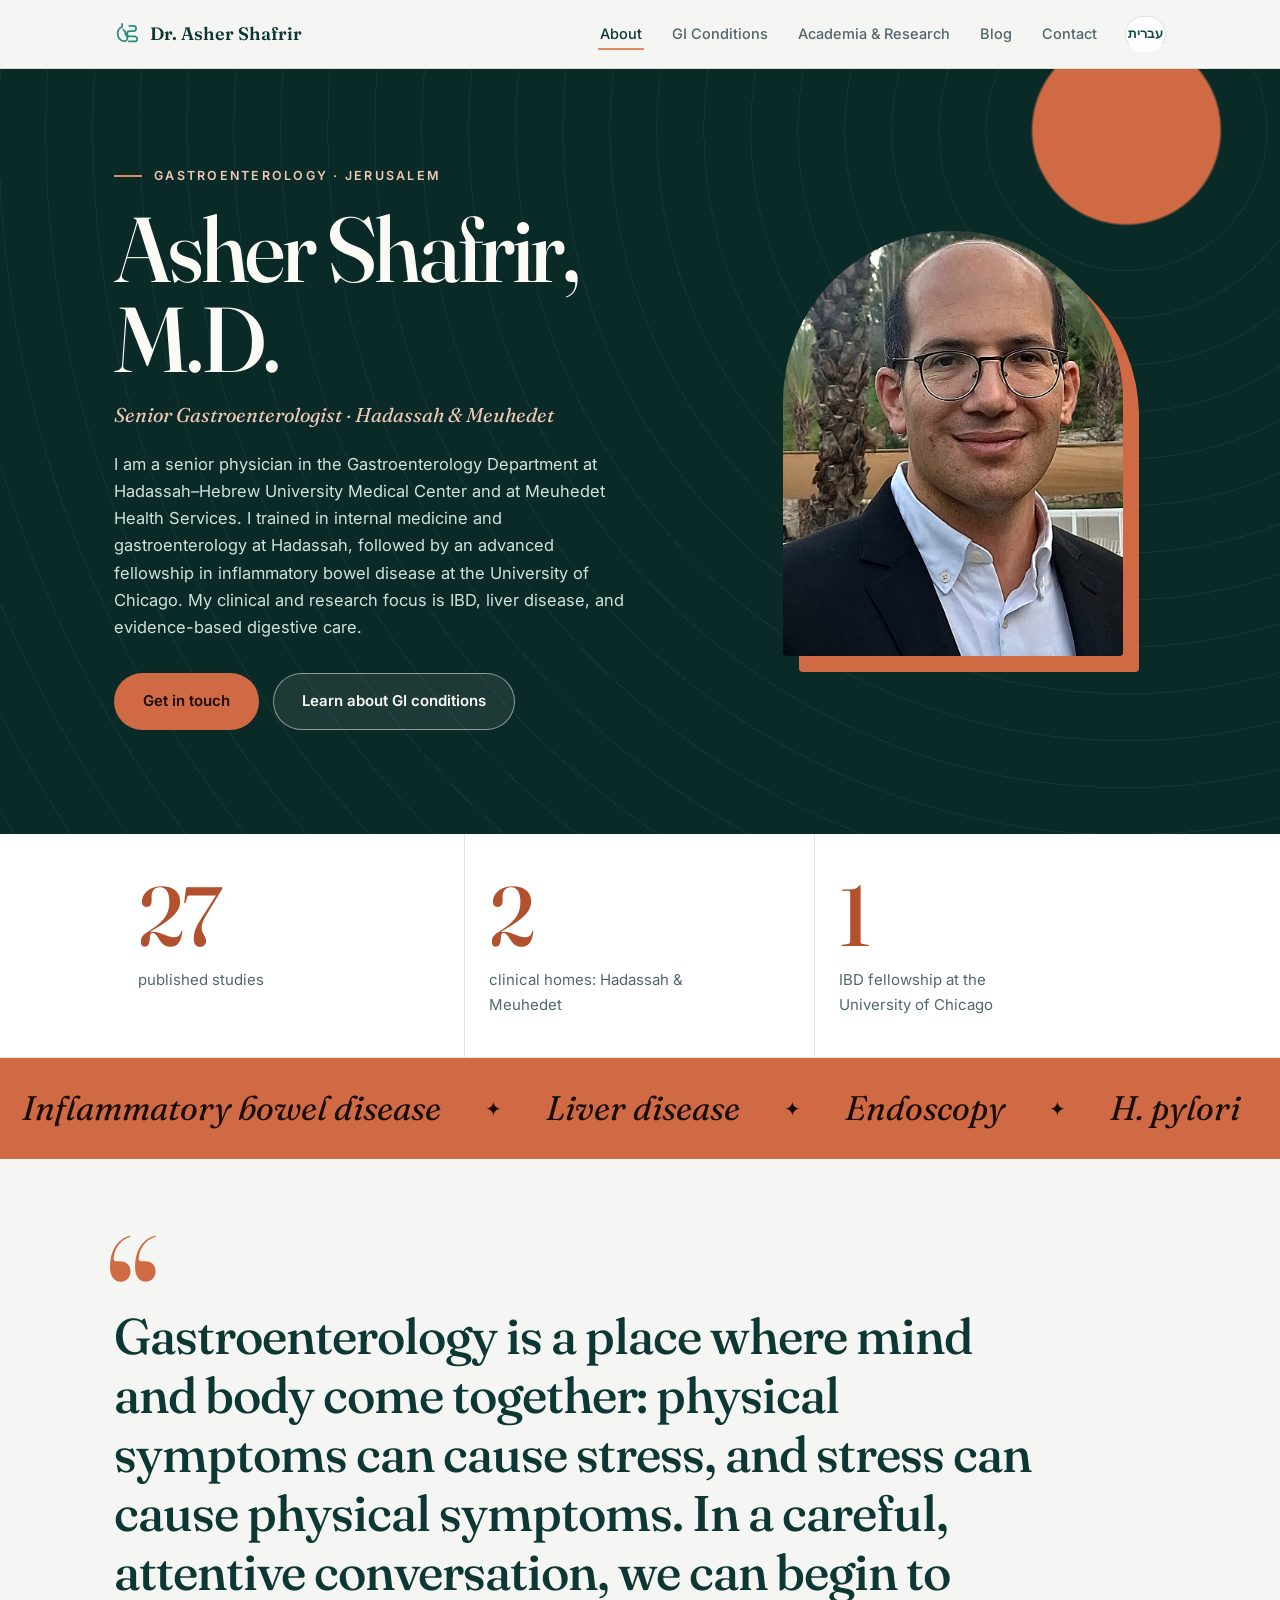
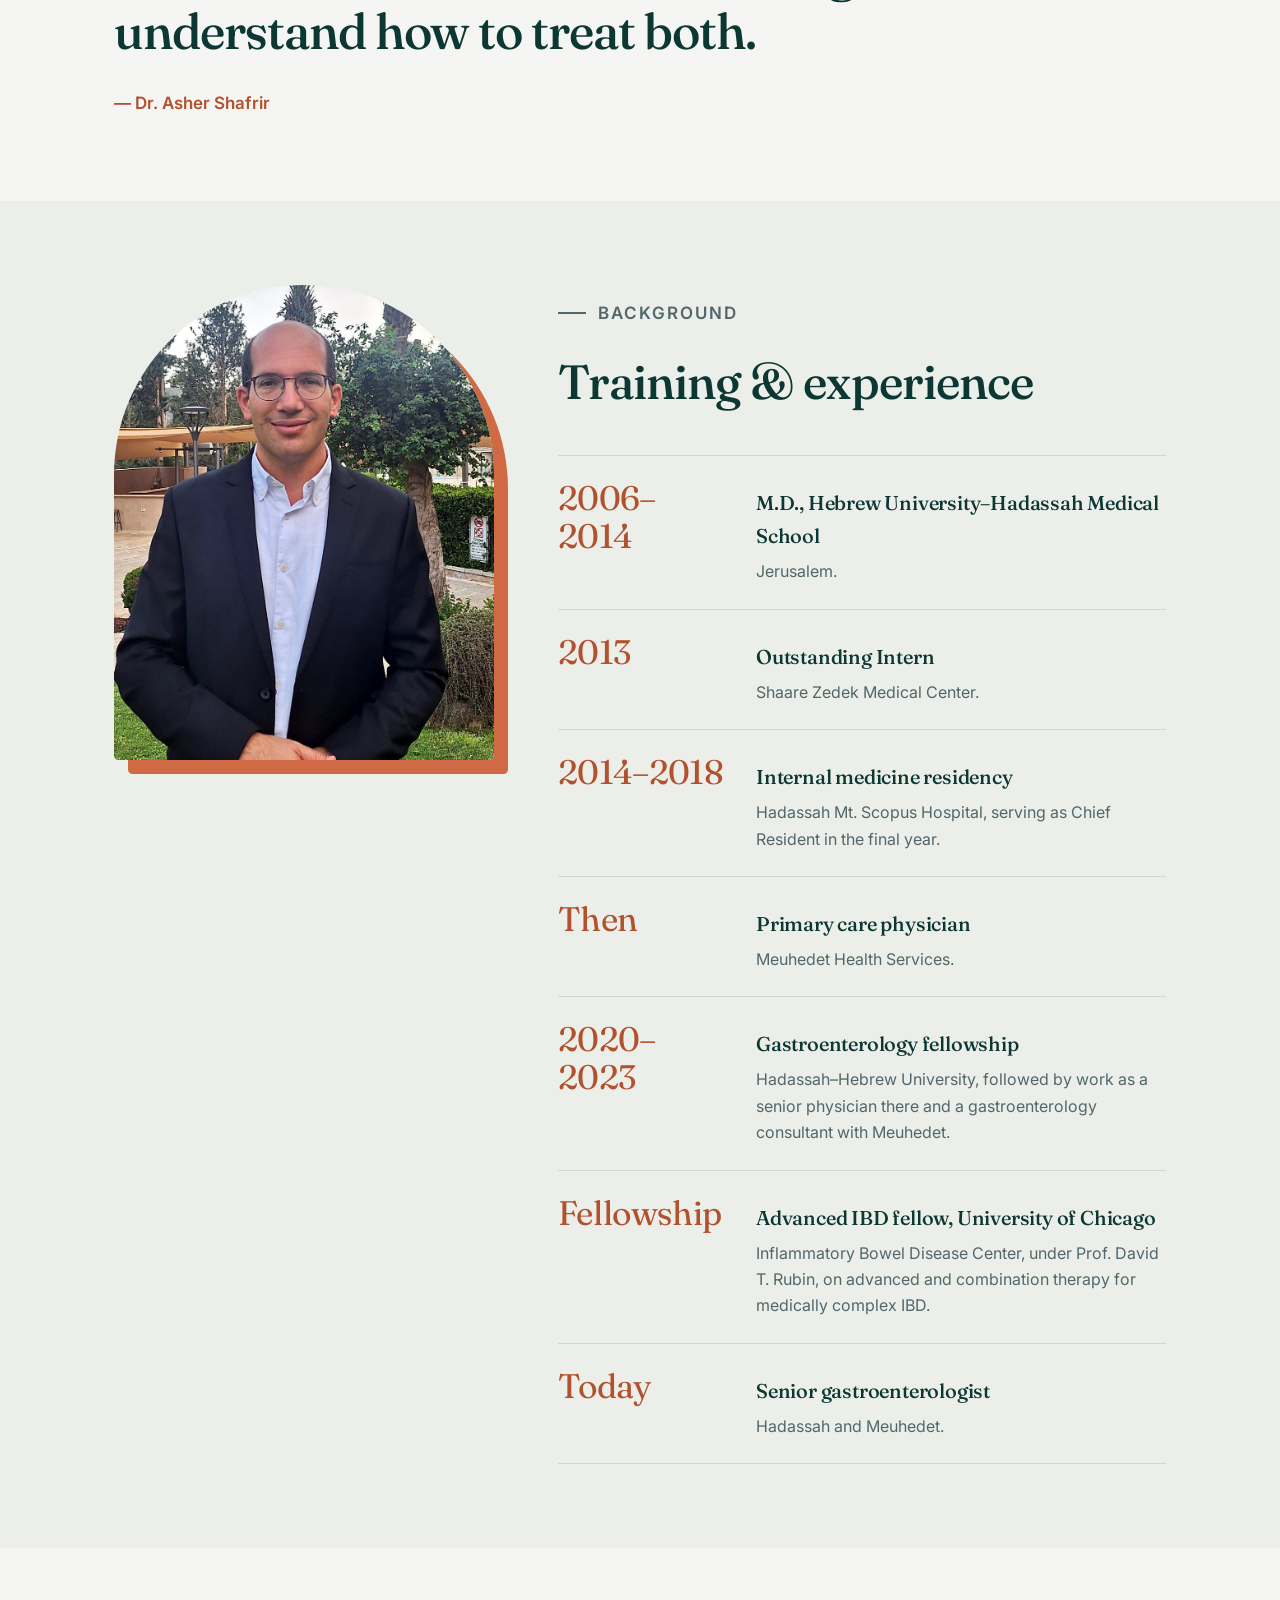
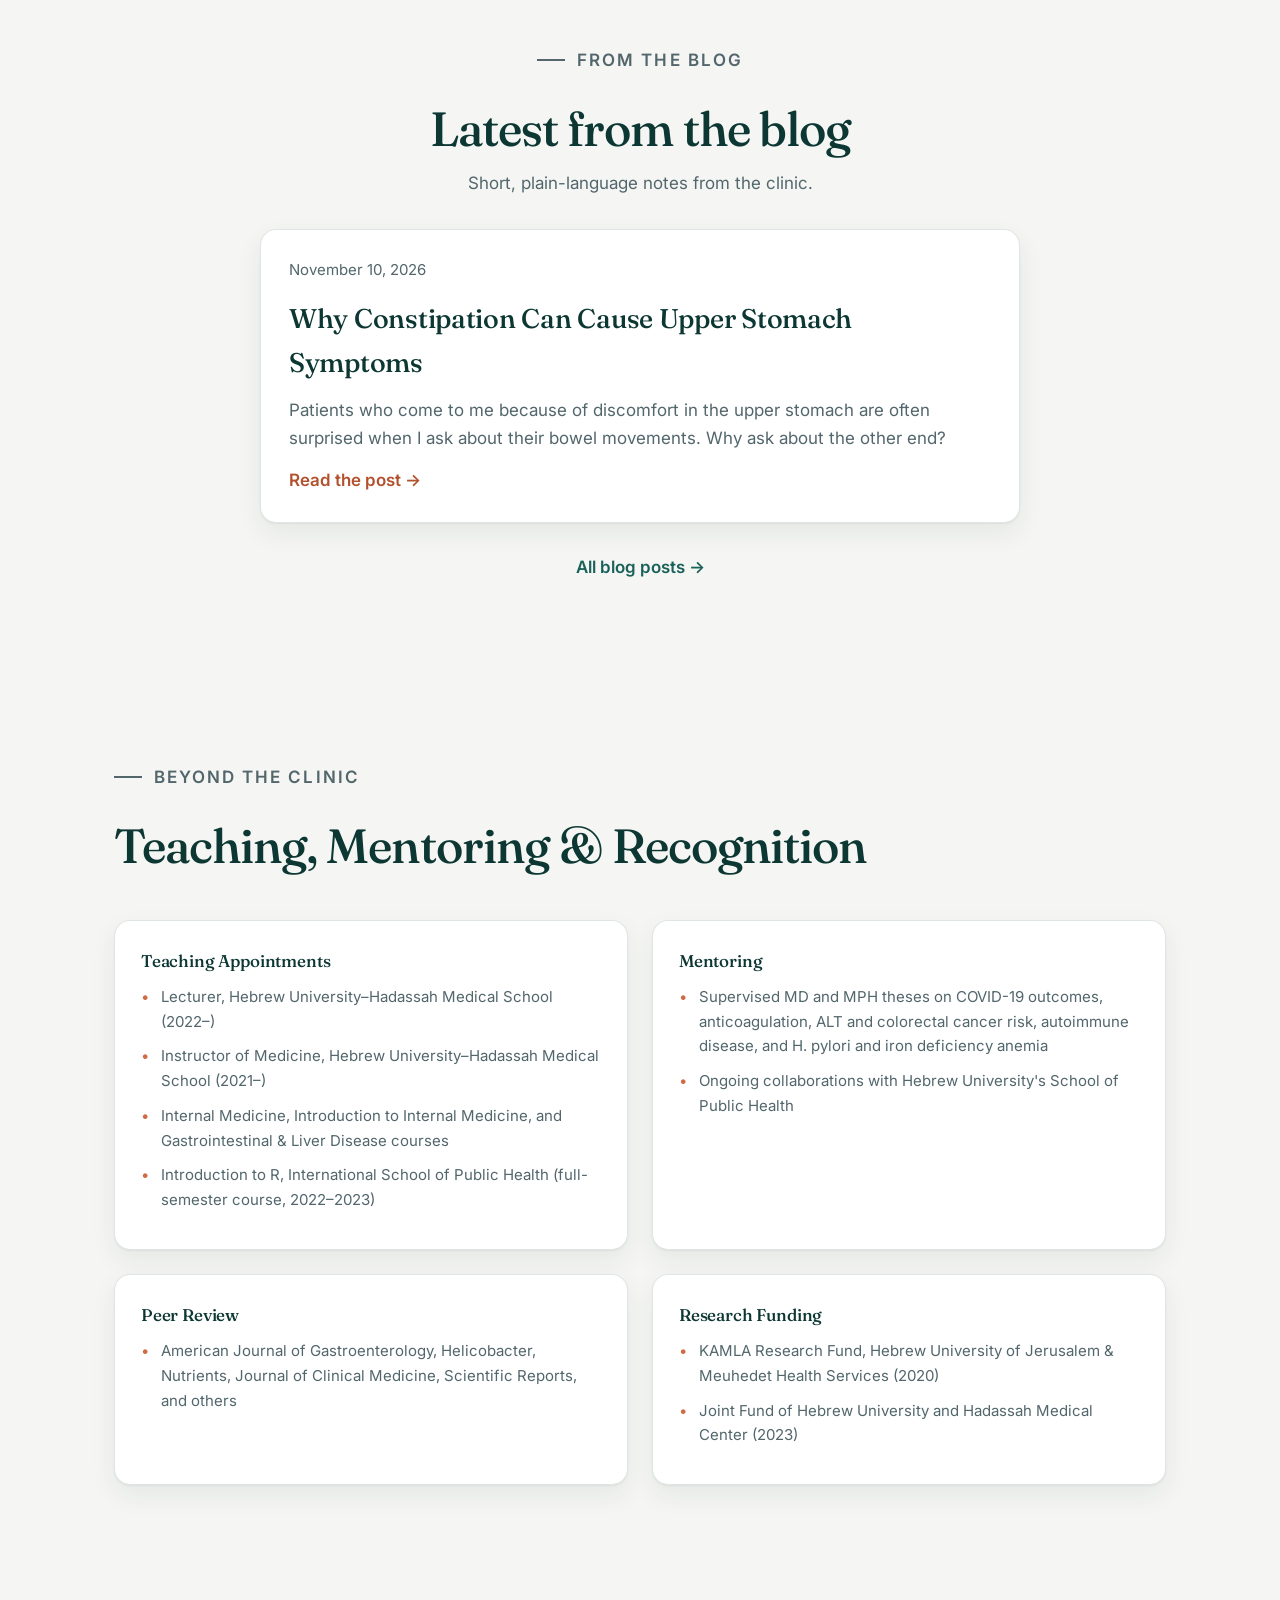
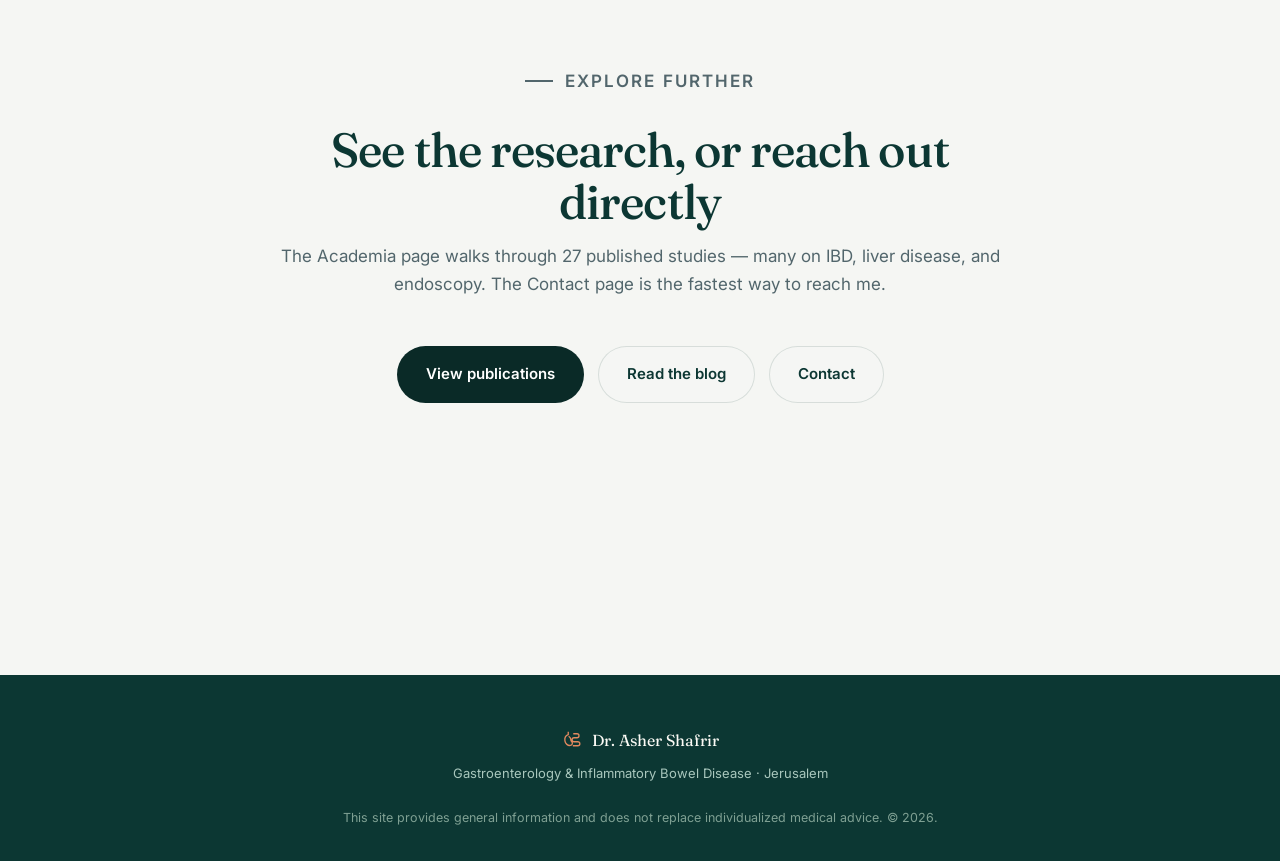
==== commit 9892733c: "Refresh design: bolder home page, new photos, reviews widget Co-Authored-By: Claude Sonnet 5.5 <nore" ====
--- a/en/index.html
+++ b/en/index.html
@@ -39,14 +39,13 @@
 
 <main id="main">
 
-  <header class="hero">
+  <header class="hero hero-home">
     <div class="container">
       <div>
         <p class="hero-eyebrow">Gastroenterology &middot; Jerusalem</p>
         <h1>Asher Shafrir, M.D.</h1>
         <p class="hero-role">Senior Gastroenterologist &middot; Hadassah &amp; Meuhedet</p>
         <p class="hero-sub">I am a senior physician in the Gastroenterology Department at Hadassah–Hebrew University Medical Center and at Meuhedet Health Services. I trained in internal medicine and gastroenterology at Hadassah, followed by an advanced fellowship in inflammatory bowel disease at the University of Chicago. My clinical and research focus is IBD, liver disease, and evidence-based digestive care.</p>
-        <p class="hero-sub">I believe gastroenterology is a place where mind and body come together: physical symptoms can cause stress, and stress can cause physical symptoms. In a careful, attentive conversation, we can begin to understand how to treat both parts of the problem.</p>
         <div class="hero-actions">
           <a class="btn btn-primary" href="contact.html">Get in touch</a>
           <a class="btn btn-ghost" href="gi-conditions.html">Learn about GI conditions</a>
@@ -58,14 +57,26 @@
     </div>
   </header>
 
-  <section id="bio">
-    <div class="container">
-      <div class="section-head">
+  <section class="stats"><div class="container"><div class="stat reveal d0"><span class="stat-num" data-count="27">27</span><span class="stat-label">published studies</span></div><div class="stat reveal d1"><span class="stat-num" data-count="2">2</span><span class="stat-label">clinical homes: Hadassah &amp; Meuhedet</span></div><div class="stat reveal d2"><span class="stat-num" data-count="1">1</span><span class="stat-label">IBD fellowship at the University of Chicago</span></div></div></section>
+
+  <div class="marquee" aria-hidden="true"><div class="marquee-track"><span>Inflammatory bowel disease</span><span>Liver disease</span><span>Endoscopy</span><span>H. pylori</span><span>Colorectal cancer risk</span><span>Evidence-based care</span><span>Inflammatory bowel disease</span><span>Liver disease</span><span>Endoscopy</span><span>H. pylori</span><span>Colorectal cancer risk</span><span>Evidence-based care</span><span>Inflammatory bowel disease</span><span>Liver disease</span><span>Endoscopy</span><span>H. pylori</span><span>Colorectal cancer risk</span><span>Evidence-based care</span><span>Inflammatory bowel disease</span><span>Liver disease</span><span>Endoscopy</span><span>H. pylori</span><span>Colorectal cancer risk</span><span>Evidence-based care</span></div></div>
+
+  <section class="pullquote">
+    <div class="container reveal">
+      <blockquote><p>Gastroenterology is a place where mind and body come together: physical symptoms can cause stress, and stress can cause physical symptoms. In a careful, attentive conversation, we can begin to understand how to treat both.</p><cite>— Dr. Asher Shafrir</cite></blockquote>
+    </div>
+  </section>
+
+  <section id="bio" style="background:var(--bg-deep);">
+    <div class="container bio-split">
+      <figure class="bio-photo reveal"><img src="../assets/images/standing.jpg" alt="Dr. Asher Shafrir in a dark blazer, standing outdoors among palm trees" loading="lazy" width="924" height="1155"></figure>
+      <div>
+      <div class="section-head reveal">
         <p class="eyebrow">Background</p>
-        <h2>Training &amp; Experience</h2>
+        <h2>Training &amp; experience</h2>
       </div>
-
-      <p class="lede">I completed my M.D. at the Hebrew University–Hadassah Medical School in Jerusalem (2006–2014), then trained as an intern at Shaare Zedek Medical Center, where I was recognized as Outstanding Intern in 2013. From 2014 to 2018 I completed my residency in internal medicine at Hadassah Mt. Scopus Hospital, serving as Chief Resident in my final year. After several years as a primary care physician with Meuhedet Health Services, I completed a fellowship in gastroenterology at Hadassah–Hebrew University Hospital (2020–2023), then served as a Senior Physician in the Department of Gastroenterology there and as a Gastroenterology Consultant with Meuhedet. I then spent time as an Advanced IBD Fellow at the Inflammatory Bowel Disease Center at the University of Chicago, working under Prof. David T. Rubin on advanced and combination therapy for medically complex inflammatory bowel disease. Today I am a senior physician in the gastroenterology department at Hadassah and at Meuhedet.</p>
+      <ol class="career"><li class="reveal"><span class="yr">2006–2014</span><div><h3>M.D., Hebrew University–Hadassah Medical School</h3><p>Jerusalem.</p></div></li><li class="reveal"><span class="yr">2013</span><div><h3>Outstanding Intern</h3><p>Shaare Zedek Medical Center.</p></div></li><li class="reveal"><span class="yr">2014–2018</span><div><h3>Internal medicine residency</h3><p>Hadassah Mt. Scopus Hospital, serving as Chief Resident in the final year.</p></div></li><li class="reveal"><span class="yr">Then</span><div><h3>Primary care physician</h3><p>Meuhedet Health Services.</p></div></li><li class="reveal"><span class="yr">2020–2023</span><div><h3>Gastroenterology fellowship</h3><p>Hadassah–Hebrew University, followed by work as a senior physician there and a gastroenterology consultant with Meuhedet.</p></div></li><li class="reveal"><span class="yr">Fellowship</span><div><h3>Advanced IBD fellow, University of Chicago</h3><p>Inflammatory Bowel Disease Center, under Prof. David T. Rubin, on advanced and combination therapy for medically complex IBD.</p></div></li><li class="reveal"><span class="yr">Today</span><div><h3>Senior gastroenterologist</h3><p>Hadassah and Meuhedet.</p></div></li></ol>
+      </div>
     </div>
   </section>
 
@@ -88,7 +99,7 @@
     </div>
   </section>
 
-  <section id="more" style="background:var(--bg-deep);">
+  <section id="more">
     <div class="container">
       <div class="section-head">
         <p class="eyebrow">Beyond the Clinic</p>
@@ -144,6 +155,12 @@
     </div>
   </section>
 
+  <section class="reviews-widget">
+    <div class="container">
+      <iframe style="z-index: 2;" frameBorder="0" height="100px" width="200px" allowfullscreen title="Patient reviews on MedReviews" src="https://www.medreviews.co.il/provider/dr-shafrir-asher/rating-widget-new"></iframe>
+    </div>
+  </section>
+
 </main>
 
 <footer>
--- a/assets/css/style.css
+++ b/assets/css/style.css
@@ -583,3 +583,152 @@
 .post-card h2 { font-size: clamp(22px, 3vw, 27px); margin: 6px 0 10px; }
 .post-card p { color: var(--ink-soft); margin-bottom: 14px; }
 .post-card .read-more { color: var(--coral); font-weight: 600; }
+
+/* =====================================================================
+   Refresh — bolder, more editorial look
+   ===================================================================== */
+:root { --coral-deep: #b2512d; --night: #0a2a27; }
+
+/* Eyebrows: a short rule instead of a tracked-out gold label */
+.eyebrow {
+  display: inline-flex; align-items: center; gap: 12px;
+  color: var(--coral-deep); font-size: 13px; letter-spacing: 0.12em;
+}
+.eyebrow::before { content: ""; width: 28px; height: 2px; background: currentColor; }
+.section-head.center .eyebrow { justify-content: center; }
+.section-head h2 { font-size: clamp(30px, 5vw, 48px); line-height: 1.08; letter-spacing: -0.02em; }
+@media (prefers-color-scheme: dark) { .eyebrow { color: var(--coral-soft); } }
+
+/* Hero: flat night colour, concentric rings, arch-shaped portrait */
+.hero {
+  background:
+    radial-gradient(circle at 88% 8%, var(--coral) 0 7%, transparent 7.2%),
+    repeating-radial-gradient(circle at 88% 8%, transparent 0 46px, rgba(255,255,255,0.05) 46px 47px),
+    var(--night);
+  padding: 88px 0 104px;
+}
+.hero h1 { font-size: clamp(44px, 8vw, 92px); line-height: 0.98; letter-spacing: -0.035em; font-weight: 500; }
+.hero-role { font-size: 20px; color: #f0c9b6; }
+html[dir="rtl"] .hero-role { color: #f0c9b6; }
+.hero-eyebrow { color: #f0c9b6; display: inline-flex; align-items: center; gap: 12px; }
+.hero-eyebrow::before { content: ""; width: 28px; height: 2px; background: var(--coral-soft); }
+.hero-photo-frame {
+  max-width: 340px; margin-inline: auto;
+  border-radius: 999px 999px 24px 24px;
+  border: none;
+  box-shadow: 16px 16px 0 var(--coral);
+}
+.btn { padding: 15px 28px; }
+.btn-primary { background: var(--coral); color: #fff; box-shadow: none; }
+.btn-primary:hover { background: var(--coral-soft); }
+.btn:hover { transform: translateY(-2px); }
+.btn:active { transform: scale(0.97); }
+.btn-solid { background: var(--night); color: #fff; }
+.btn-solid:hover { background: var(--teal-700); }
+.btn-primary { color: #1a0d07; }
+
+/* Stats strip */
+.stats { padding: 0; background: var(--paper); border-bottom: 1px solid var(--line); }
+.stats .container { display: grid; grid-template-columns: repeat(3, 1fr); }
+.stat { padding: 40px 24px; border-inline-end: 1px solid var(--line); }
+.stat:last-child { border-inline-end: none; }
+.stat-num {
+  display: block; font-family: 'Fraunces', serif; font-weight: 500;
+  font-size: clamp(48px, 8vw, 84px); line-height: 1; letter-spacing: -0.04em; color: var(--coral-deep);
+  font-variant-numeric: tabular-nums;
+}
+html[dir="rtl"] .stat-num { font-family: 'Assistant', serif; font-weight: 700; }
+.stat-label { display: block; margin-top: 10px; color: var(--ink-soft); font-size: 15px; max-width: 22ch; }
+@media (max-width: 700px) {
+  .stats .container { grid-template-columns: 1fr; }
+  .stat { border-inline-end: none; border-bottom: 1px solid var(--line); padding: 28px 24px; }
+  .stat:last-child { border-bottom: none; }
+}
+
+/* Marquee of focus areas */
+.marquee { padding: 22px 0; background: var(--coral); color: #1a0d07; overflow: hidden; direction: ltr; }
+.marquee-track { display: flex; width: max-content; animation: marquee 38s linear infinite; }
+.marquee:hover .marquee-track { animation-play-state: paused; }
+.marquee span {
+  font-family: 'Fraunces', serif; font-style: italic; font-size: clamp(22px, 3.4vw, 34px);
+  white-space: nowrap; padding-inline: 22px; display: inline-flex; align-items: center; gap: 44px;
+}
+html[dir="rtl"] .marquee span { font-family: 'Assistant', serif; font-style: normal; font-weight: 700; }
+.marquee span::after { content: "✦"; font-style: normal; font-size: 0.6em; }
+@keyframes marquee { to { transform: translateX(-50%); } }
+
+/* Pull quote */
+.pullquote { background: var(--bg); }
+.pullquote blockquote { margin: 0; max-width: 940px; position: relative; padding-top: 64px; }
+.pullquote blockquote::before {
+  content: "\201C"; position: absolute; top: -24px; inset-inline-start: -6px;
+  font-family: 'Fraunces', serif; font-size: 190px; line-height: 1; color: var(--coral);
+}
+.pullquote p {
+  font-family: 'Fraunces', serif; font-size: clamp(28px, 4.6vw, 50px); line-height: 1.18;
+  letter-spacing: -0.02em; color: var(--teal-900); font-weight: 500; margin: 0;
+}
+html[dir="rtl"] .pullquote p { font-family: 'Assistant', serif; font-weight: 700; letter-spacing: normal; }
+.pullquote cite { display: block; margin-top: 28px; font-style: normal; font-weight: 600; color: var(--coral-deep); }
+@media (prefers-color-scheme: dark) { .pullquote cite { color: var(--coral-soft); } }
+
+/* Career: big years on the side */
+.career { list-style: none; margin: 0; padding: 0; max-width: 900px; }
+.career li {
+  display: grid; grid-template-columns: 170px 1fr; gap: 28px; align-items: baseline;
+  padding: 24px 0; border-top: 1px solid var(--line);
+}
+.career li:last-child { border-bottom: 1px solid var(--line); }
+.career .yr {
+  font-family: 'Fraunces', serif; font-size: clamp(24px, 3.2vw, 34px); letter-spacing: -0.02em;
+  color: var(--coral-deep); line-height: 1.1; font-variant-numeric: tabular-nums;
+}
+html[dir="rtl"] .career .yr { font-family: 'Assistant', serif; font-weight: 700; }
+.career h3 { font-size: 20px; }
+.career p { color: var(--ink-soft); margin-top: 6px; font-size: 16px; }
+@media (max-width: 620px) { .career li { grid-template-columns: 1fr; gap: 6px; } }
+@media (prefers-color-scheme: dark) { .career .yr { color: var(--coral-soft); } }
+
+/* Cards: lift + accent bar on hover */
+.info-card, .card, .post-card, .pub-card { transition: transform 0.25s cubic-bezier(.2,.7,.2,1), box-shadow 0.25s ease; position: relative; }
+.info-card:hover, .card:hover, .pub-card:hover { transform: translateY(-4px); box-shadow: 0 2px 4px rgba(12,40,37,.08), 0 22px 44px rgba(12,40,37,.13); }
+.info-card::before, .card::before {
+  content: ""; position: absolute; top: 0; inset-inline: 26px; height: 3px; border-radius: 0 0 3px 3px;
+  background: var(--coral); transform: scaleX(0); transform-origin: left; transition: transform 0.3s ease;
+}
+html[dir="rtl"] .info-card::before, html[dir="rtl"] .card::before { transform-origin: right; }
+.info-card:hover::before, .card:hover::before { transform: scaleX(1); }
+.post-card h2 { transition: color 0.2s ease; }
+.post-card:hover h2 { color: var(--coral-deep); }
+.post-card .read-more { color: var(--coral-deep); }
+@media (prefers-color-scheme: dark) { .post-card:hover h2, .post-card .read-more { color: var(--coral-soft); } }
+
+/* Nav: slightly tighter once scrolled */
+.site-nav { transition: box-shadow 0.25s ease; }
+.site-nav.scrolled { box-shadow: 0 6px 24px rgba(12,40,37,.08); }
+
+/* Scroll reveal (only when JS is running) */
+.js .reveal { opacity: 0; transform: translateY(28px); transition: opacity 0.7s ease, transform 0.7s cubic-bezier(.2,.7,.2,1); }
+.js .reveal.in { opacity: 1; transform: none; }
+.js .reveal.d1 { transition-delay: .1s; } .js .reveal.d2 { transition-delay: .2s; }
+@media (prefers-reduced-motion: reduce) { .js .reveal { opacity: 1; transform: none; } .marquee-track { animation: none; } }
+#bio .section-head, #more .section-head { margin-inline: 0; }
+.reviews-widget { padding: 32px 0 56px; }
+.reviews-widget .container { display: flex; justify-content: center; }
+
+/* Photos */
+.bio-split { display: grid; grid-template-columns: minmax(0, 380px) 1fr; gap: 64px; align-items: start; }
+.bio-photo { margin: 0; position: sticky; top: 96px; border-radius: 999px 999px 24px 24px; overflow: hidden; box-shadow: 14px 14px 0 var(--coral); aspect-ratio: 4 / 5; }
+html[dir="rtl"] .bio-photo { box-shadow: -14px 14px 0 var(--coral); }
+.bio-photo img, .contact-photo img { width: 100%; height: 100%; object-fit: cover; }
+.bio-split .career { max-width: none; }
+@media (max-width: 860px) {
+  .bio-split { grid-template-columns: 1fr; gap: 48px; }
+  .bio-photo { position: static; max-width: 320px; margin-inline: auto; }
+}
+.contact-photo { margin: 0 0 32px; width: 200px; aspect-ratio: 4 / 5; border-radius: 999px 999px 20px 20px; overflow: hidden; box-shadow: 10px 10px 0 var(--coral); background: #fff; }
+html[dir="rtl"] .contact-photo { box-shadow: -10px 10px 0 var(--coral); }
+html[dir="rtl"] .hero-photo-frame { box-shadow: -16px 16px 0 var(--coral); }
+.career .yr { direction: ltr; unicode-bidi: isolate; }
+html[dir="rtl"] .career .yr { text-align: right; }
+.hero-photo-soft { border-radius: 24px; }
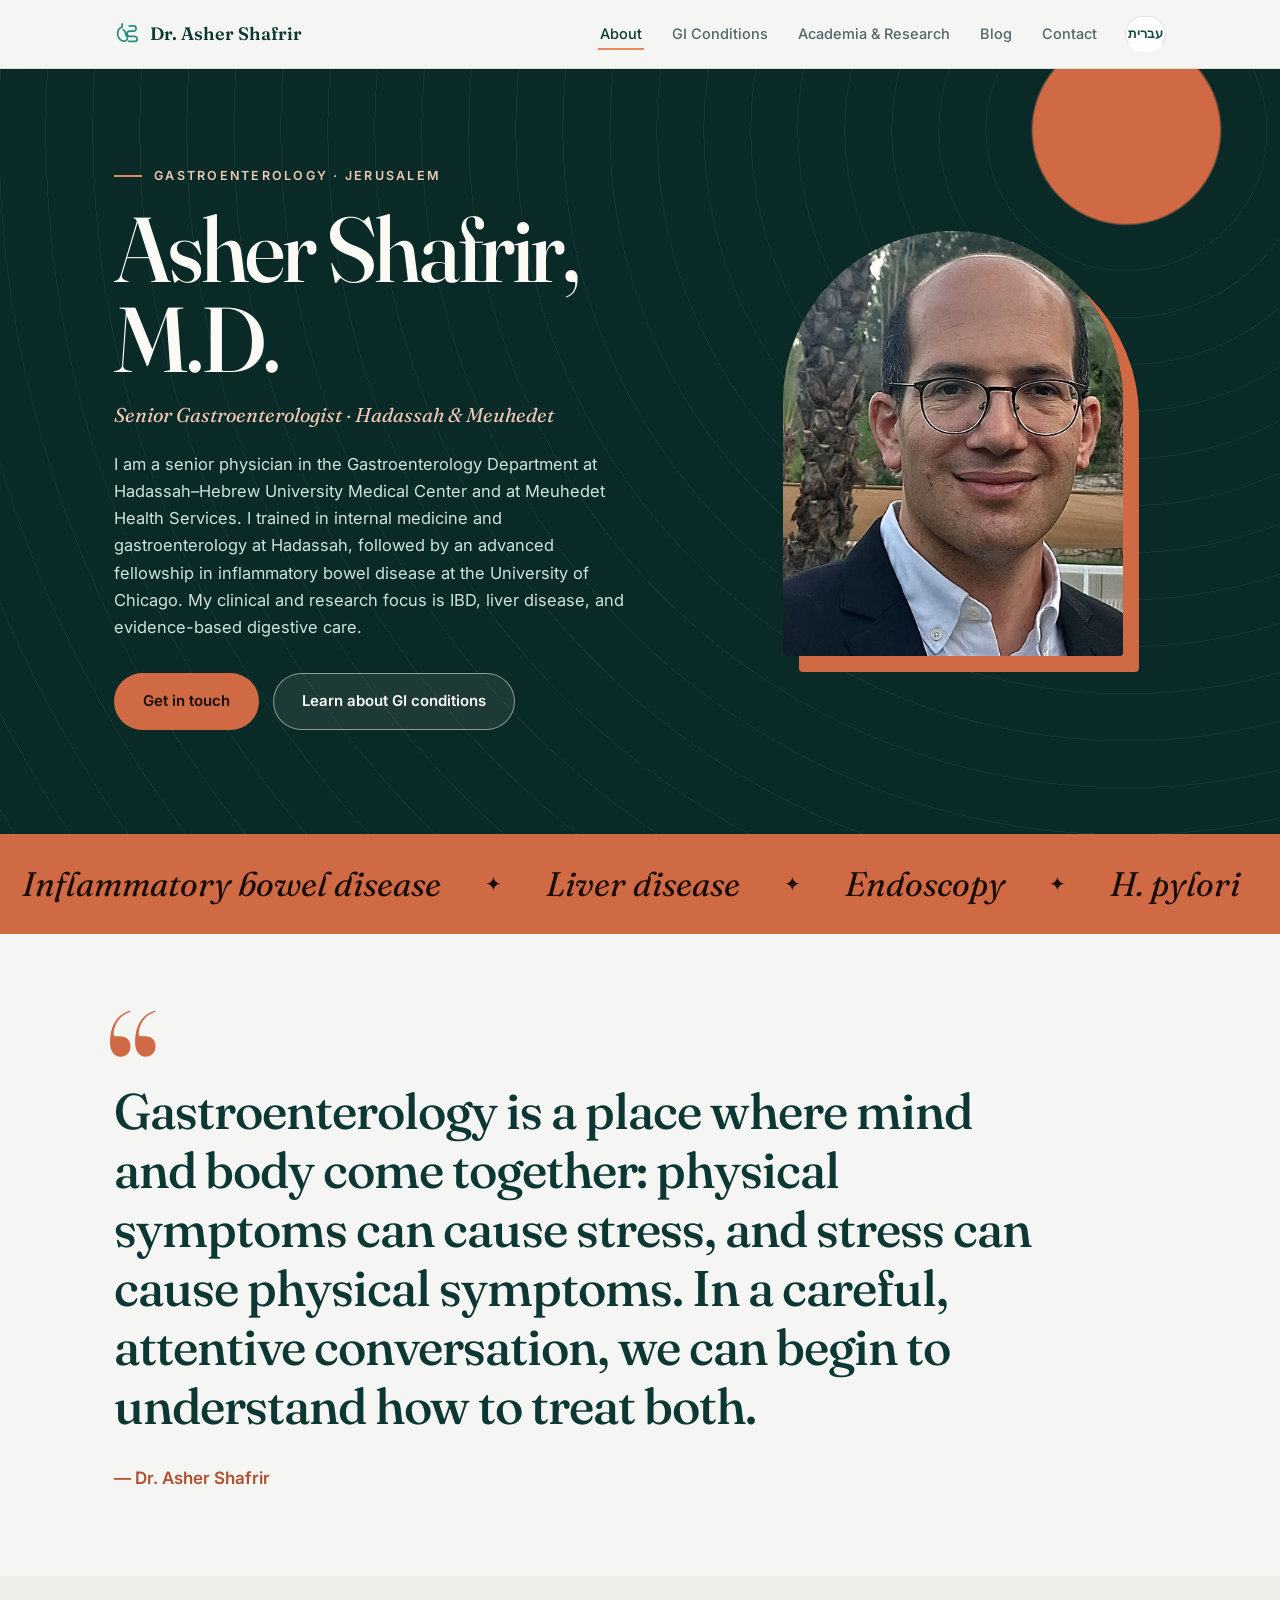
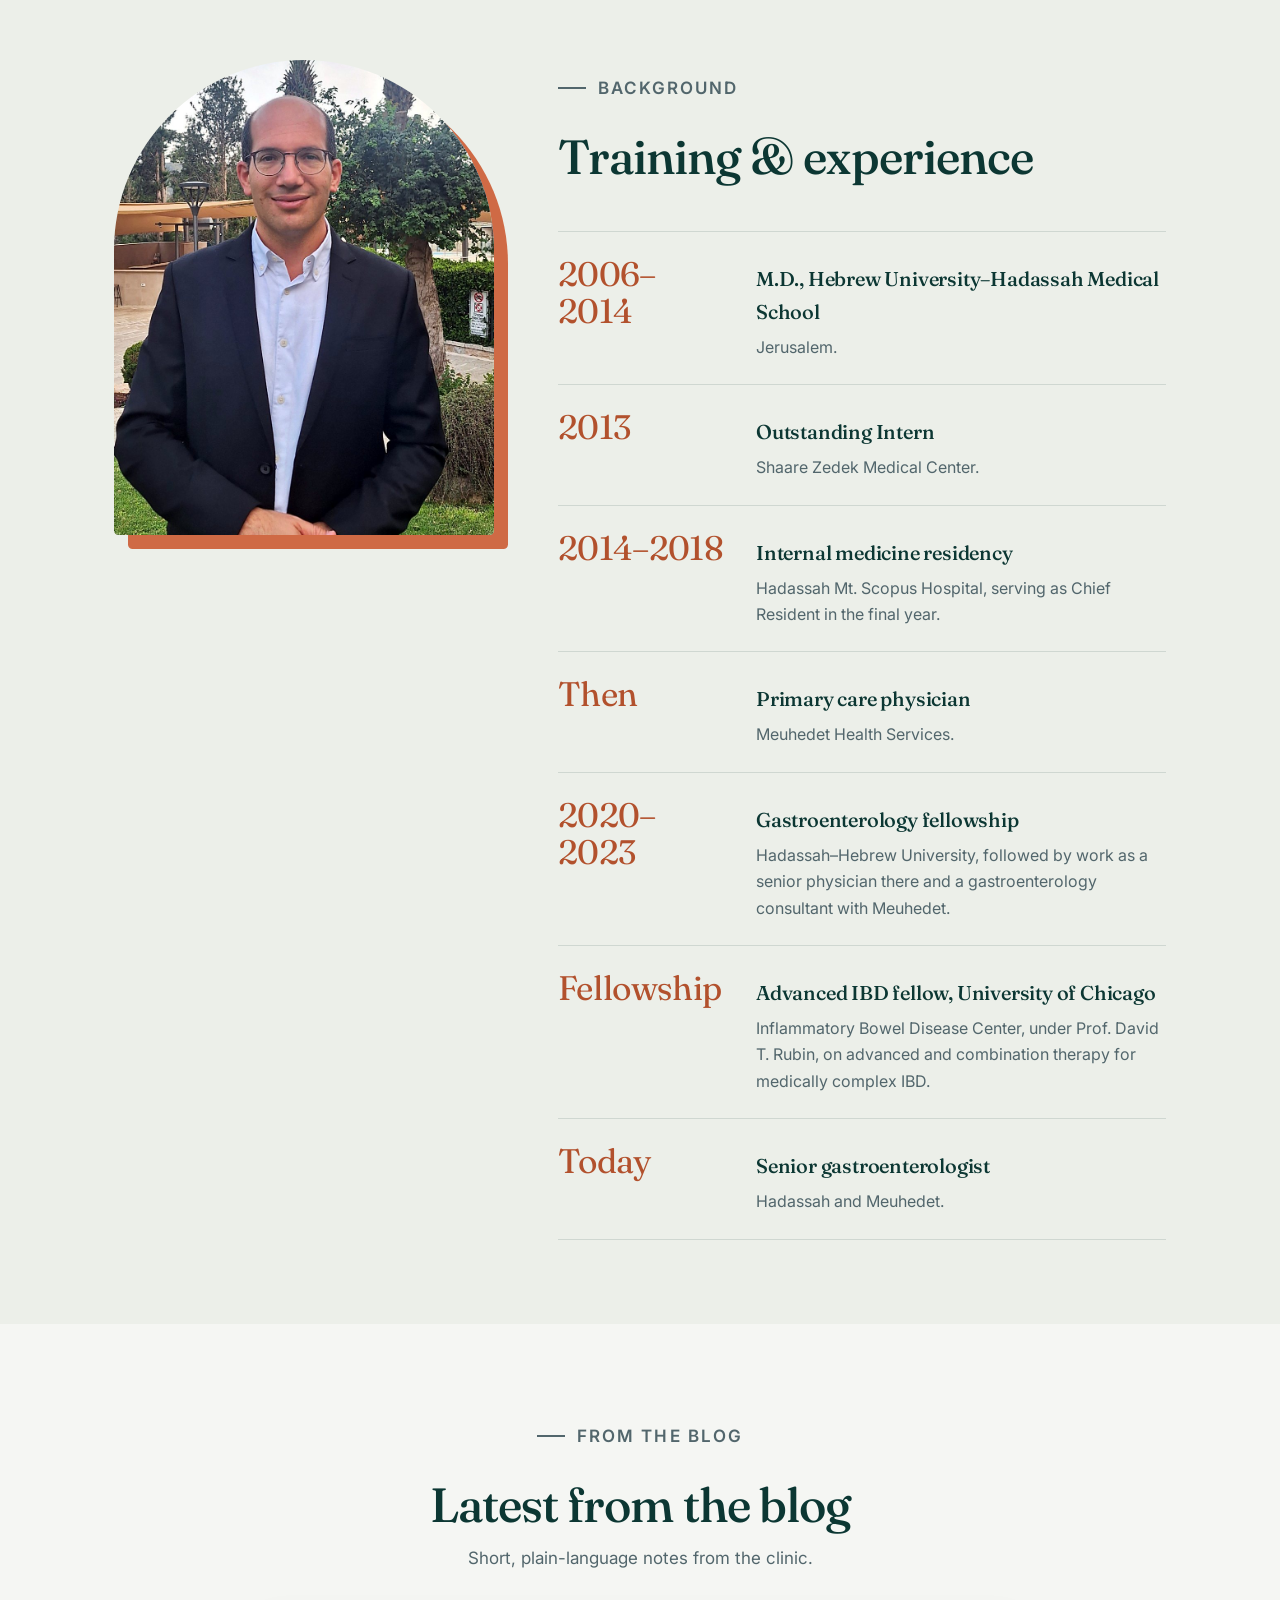
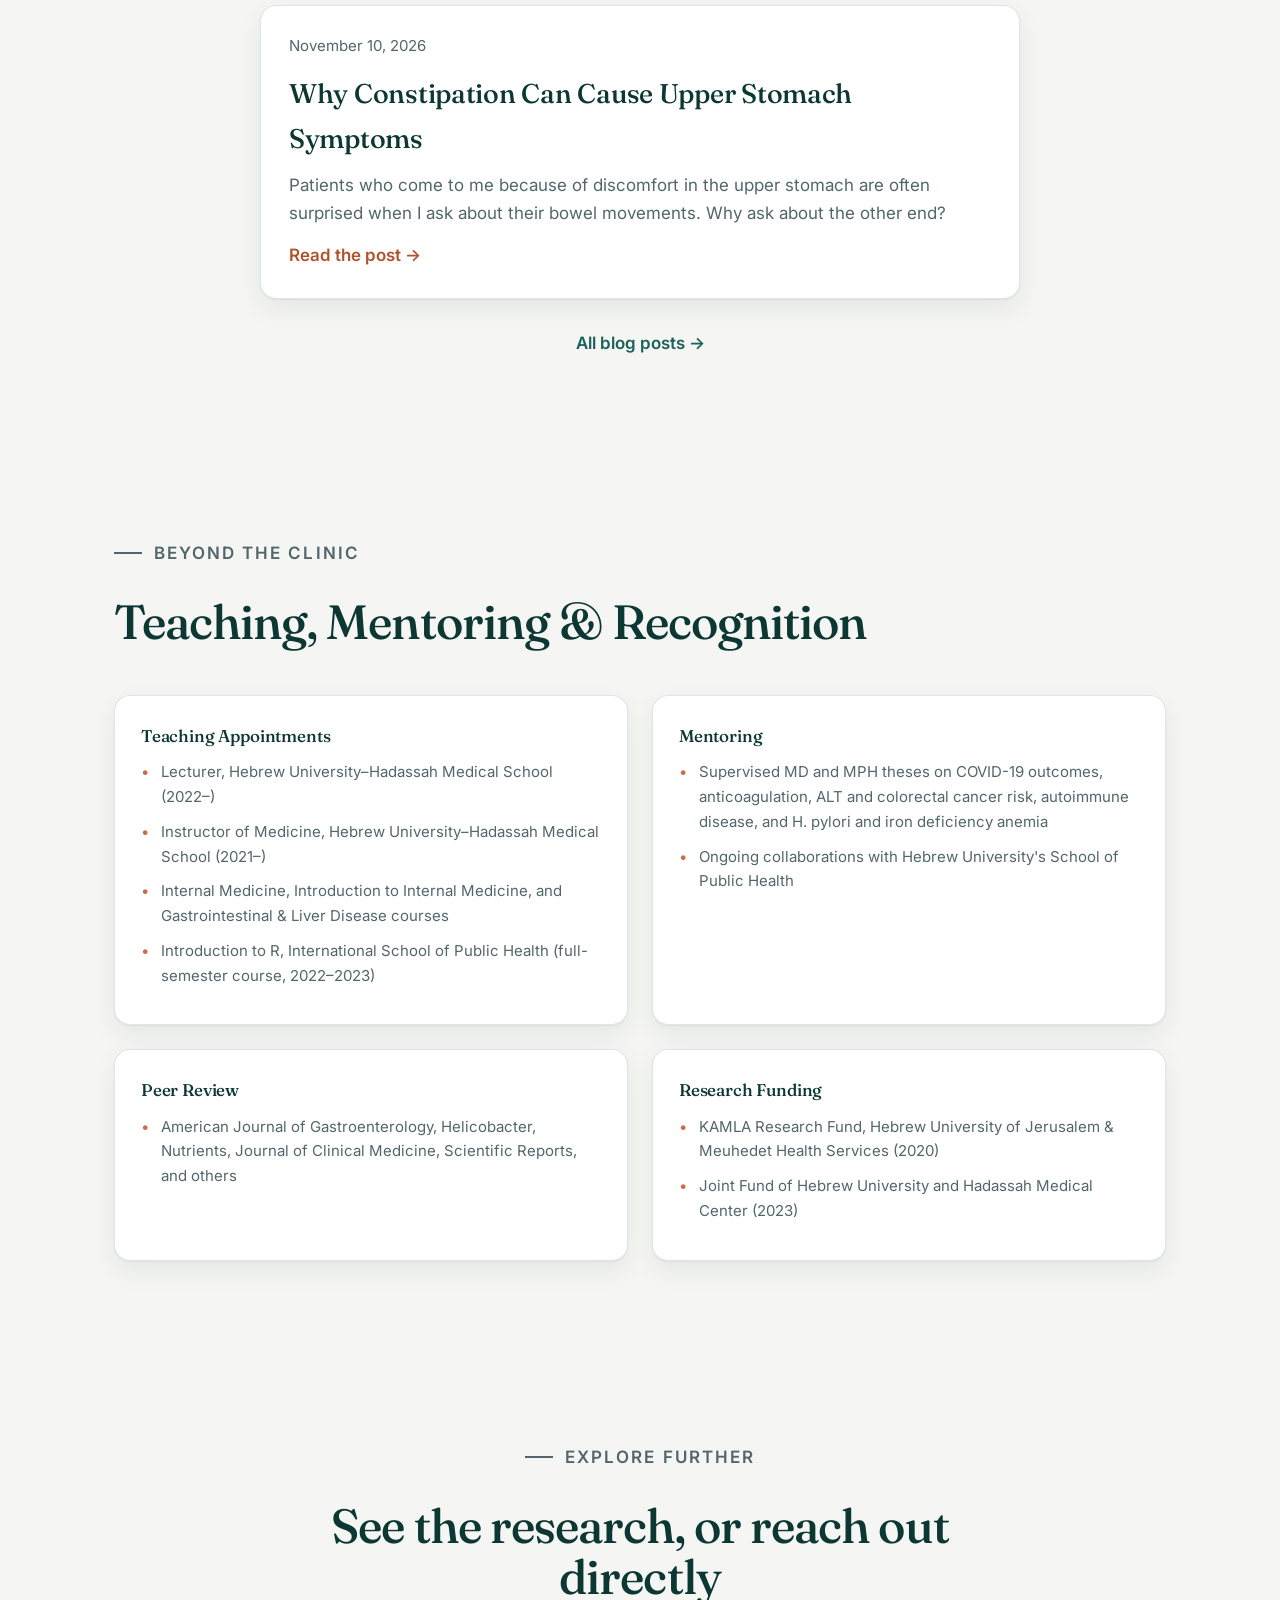
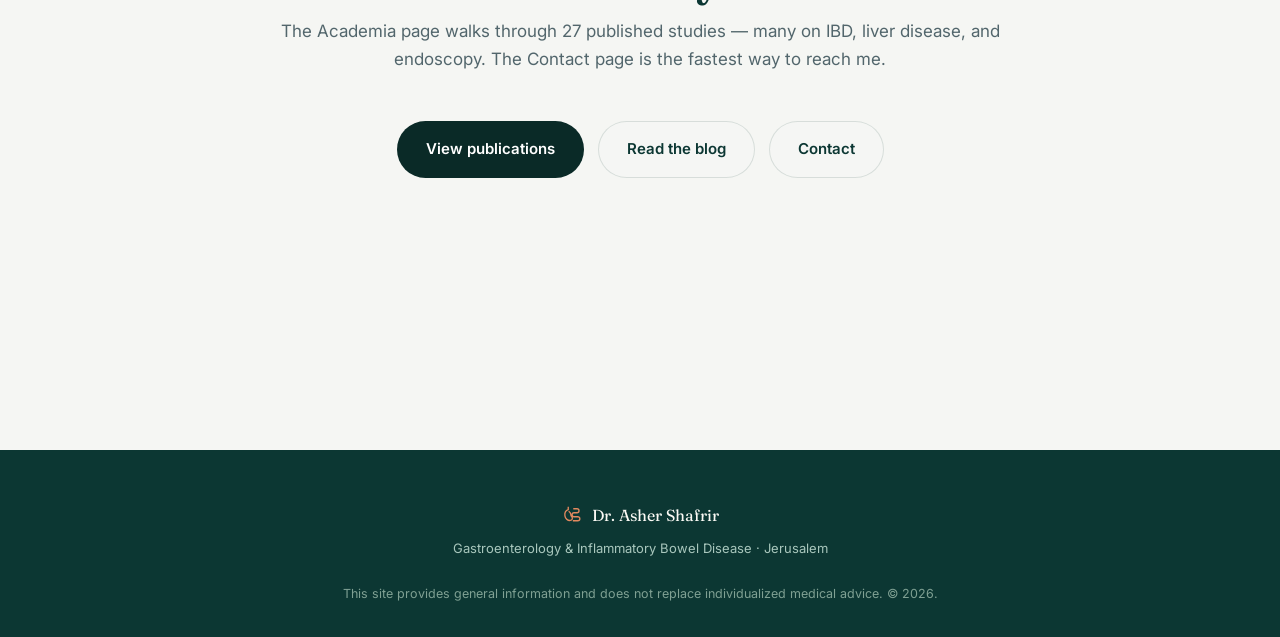
==== commit e1a24a62: "Straighten hero portrait; remove stats strip Co-Authored-By: Claude Sonnet 5.5 <noreply@anthropic.co" ====
--- a/en/index.html
+++ b/en/index.html
@@ -52,12 +52,10 @@
         </div>
       </div>
       <div class="hero-photo-frame">
-        <img src="../assets/images/profile.jpg" alt="Portrait of Dr. Asher Shafrir" onerror="this.parentElement.innerHTML='<div class=&quot;photo-placeholder&quot;>Portrait photo will appear here</div>'">
+        <img src="../assets/images/profile.jpg?v=3" alt="Portrait of Dr. Asher Shafrir" onerror="this.parentElement.innerHTML='<div class=&quot;photo-placeholder&quot;>Portrait photo will appear here</div>'">
       </div>
     </div>
   </header>
-
-  <section class="stats"><div class="container"><div class="stat reveal d0"><span class="stat-num" data-count="27">27</span><span class="stat-label">published studies</span></div><div class="stat reveal d1"><span class="stat-num" data-count="2">2</span><span class="stat-label">clinical homes: Hadassah &amp; Meuhedet</span></div><div class="stat reveal d2"><span class="stat-num" data-count="1">1</span><span class="stat-label">IBD fellowship at the University of Chicago</span></div></div></section>
 
   <div class="marquee" aria-hidden="true"><div class="marquee-track"><span>Inflammatory bowel disease</span><span>Liver disease</span><span>Endoscopy</span><span>H. pylori</span><span>Colorectal cancer risk</span><span>Evidence-based care</span><span>Inflammatory bowel disease</span><span>Liver disease</span><span>Endoscopy</span><span>H. pylori</span><span>Colorectal cancer risk</span><span>Evidence-based care</span><span>Inflammatory bowel disease</span><span>Liver disease</span><span>Endoscopy</span><span>H. pylori</span><span>Colorectal cancer risk</span><span>Evidence-based care</span><span>Inflammatory bowel disease</span><span>Liver disease</span><span>Endoscopy</span><span>H. pylori</span><span>Colorectal cancer risk</span><span>Evidence-based care</span></div></div>
 
